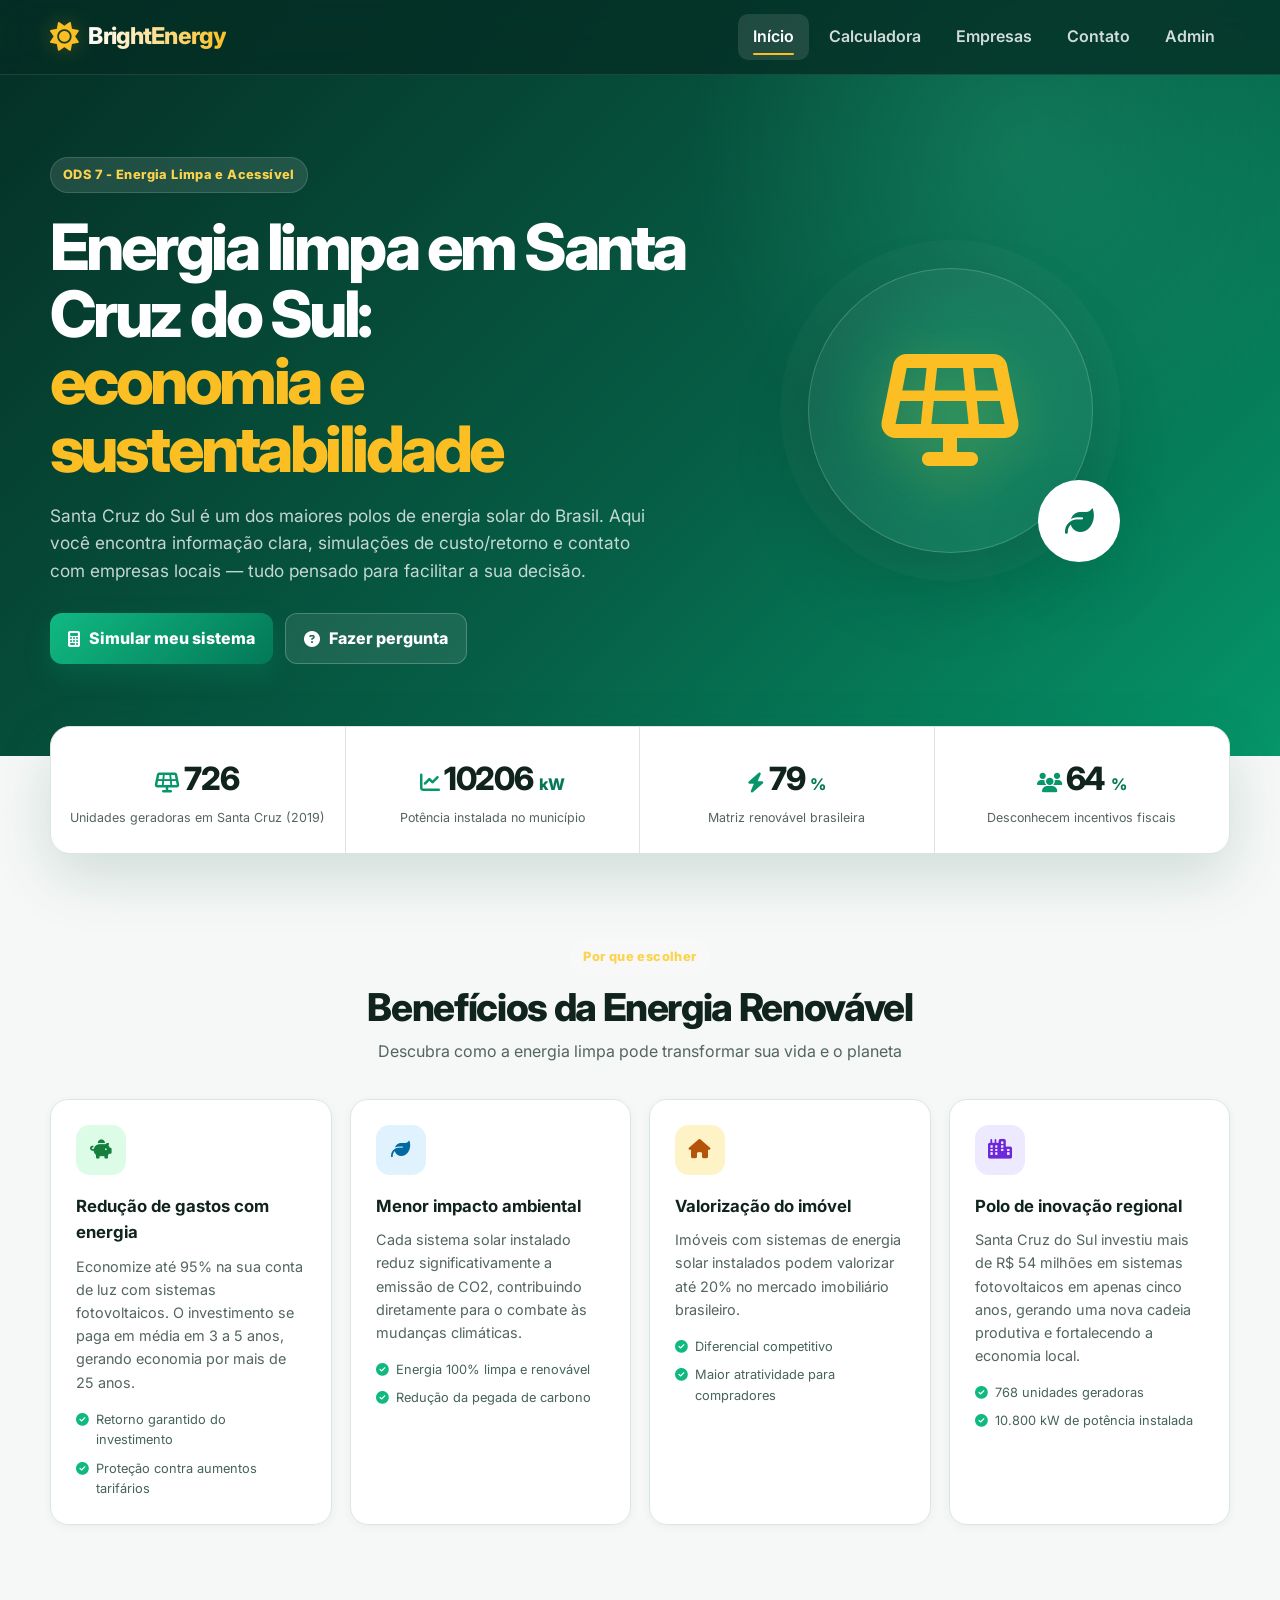
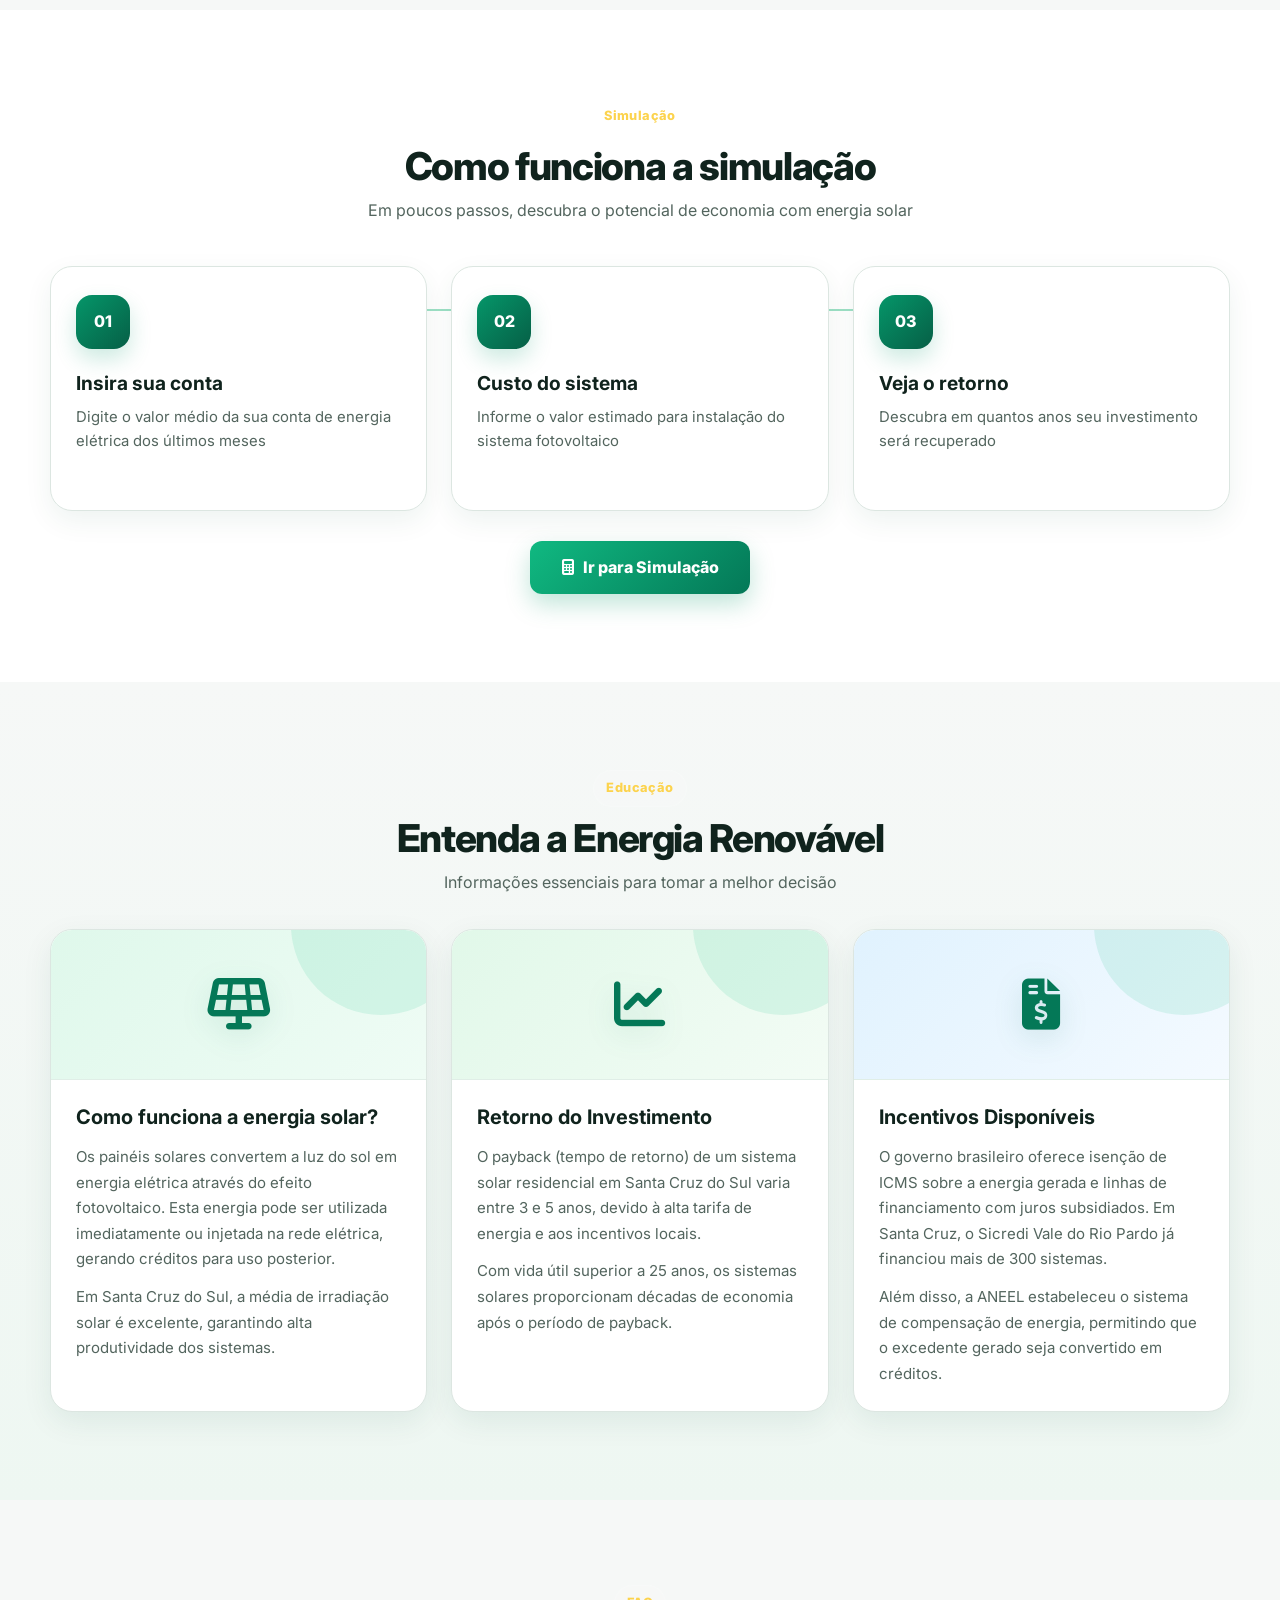
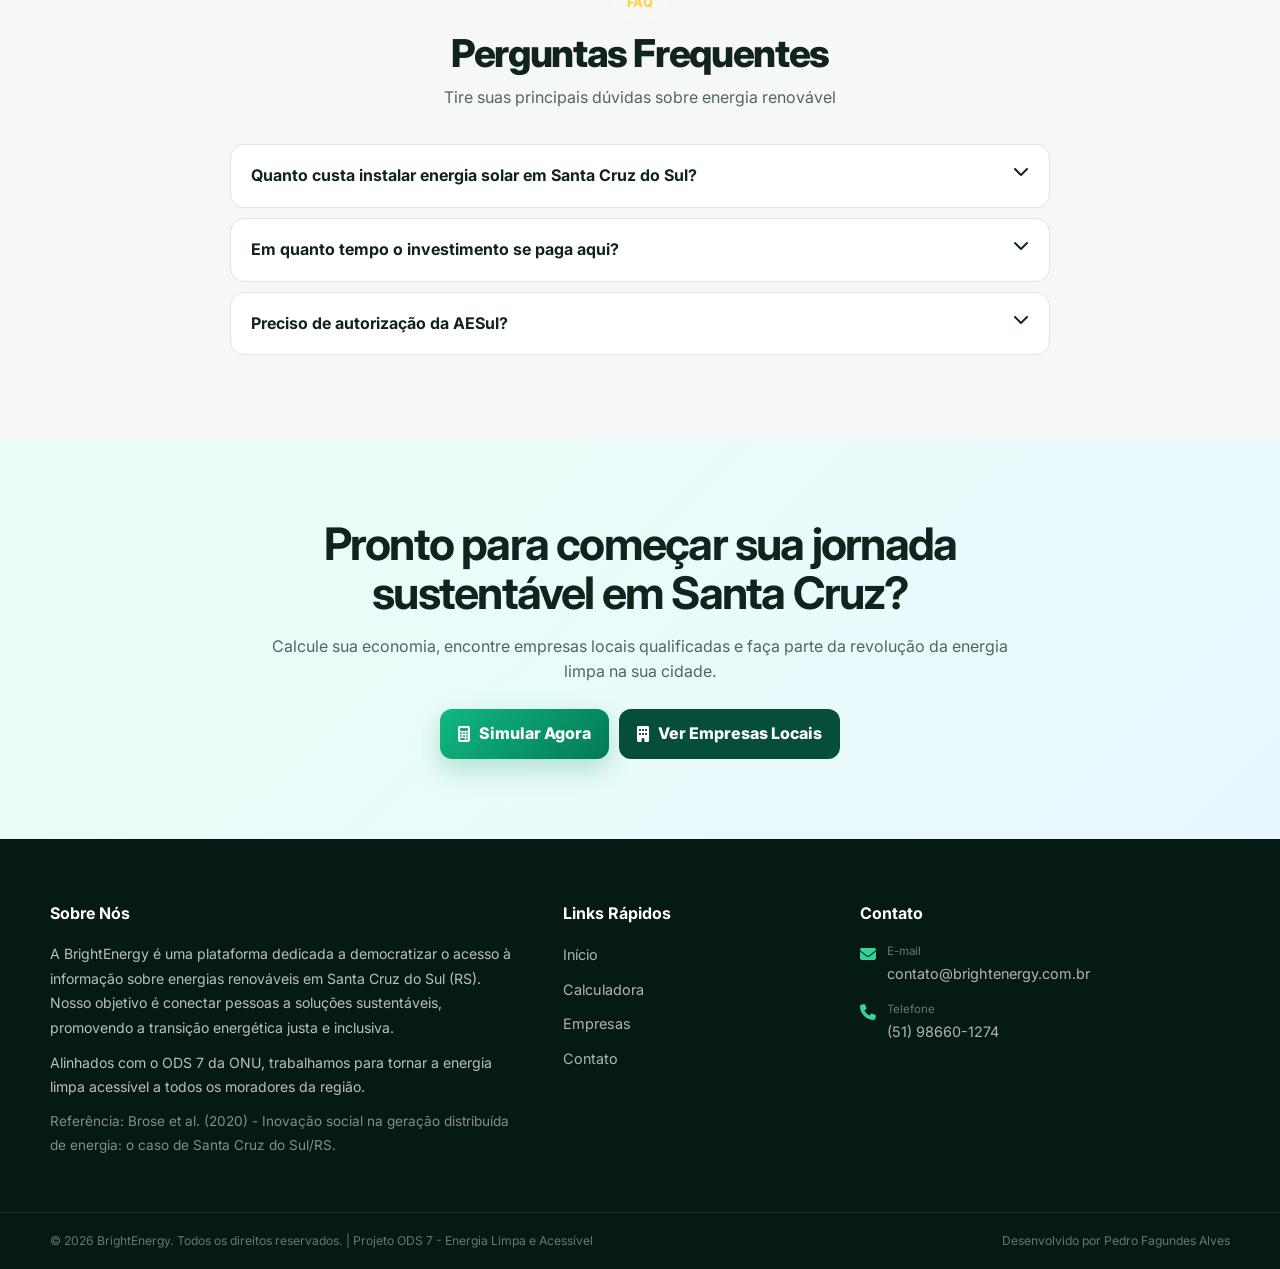
==== index.html @ 95fcfb90 "first commit" ====
<!DOCTYPE html>
<html lang="pt-BR">

<head>
    <meta charset="UTF-8">
    <meta name="viewport" content="width=device-width, initial-scale=1.0">
    <title>BrightEnergy - Energia Limpa em Santa Cruz do Sul</title>
    <link rel="stylesheet" href="css/style.css">
    <link rel="preconnect" href="https://fonts.googleapis.com">
    <link rel="preconnect" href="https://fonts.gstatic.com" crossorigin>
    <link href="https://fonts.googleapis.com/css2?family=Inter:wght@300;400;500;600;700;800&display=swap" rel="stylesheet">
    <link rel="stylesheet" href="https://cdnjs.cloudflare.com/ajax/libs/font-awesome/6.5.1/css/all.min.css">
</head>

<body>
    <header class="cabecalho">
        <nav class="navegacao">
            <div class="container navegacao__container">
                <a href="index.html" class="navegacao__logo">
                    <i class="fas fa-sun navegacao__icone-logo"></i>
                    <span class="navegacao__texto-logo">BrightEnergy</span>
                </a>

                <button class="navegacao__menu-mobile" id="botao-menu-mobile" aria-label="Abrir menu">
                    <span class="navegacao__hamburguer"></span>
                </button>

                <ul class="navegacao__menu" id="menu-principal">
                    <li class="navegacao__item">
                        <a href="index.html" class="navegacao__link navegacao__link--ativo">Início</a>
                    </li>
                    <li class="navegacao__item">
                        <a href="calculadora.html" class="navegacao__link">Calculadora</a>
                    </li>
                    <li class="navegacao__item">
                        <a href="empresas.html" class="navegacao__link">Empresas</a>
                    </li>
                    <li class="navegacao__item">
                        <a href="contato.html" class="navegacao__link">Contato</a>
                    </li>
                    <li class="navegacao__item">
                        <a href="admin.html" class="navegacao__link">Admin</a>
                    </li>
                </ul>
            </div>
        </nav>

        <section class="hero">
            <div class="container hero__container">
                <div class="hero__conteudo">
                    <span class="hero__etiqueta">ODS 7 - Energia Limpa e Acessível</span>
                    <h1 class="hero__titulo">Energia limpa em Santa Cruz do Sul:<br><span class="hero__destaque">economia e sustentabilidade</span></h1>
                    <p class="hero__descricao">
                        Santa Cruz do Sul é um dos maiores polos de energia solar do Brasil.
                        Aqui você encontra informação clara, simulações de custo/retorno e contato com empresas locais — tudo pensado para facilitar a sua decisão.
                    </p>
                    <div class="hero__botoes">
                        <a href="calculadora.html" class="botao botao--primario">
                            <i class="fas fa-calculator"></i> Simular meu sistema
                        </a>
                        <a href="contato.html" class="botao botao--secundario">
                            <i class="fas fa-question-circle"></i> Fazer pergunta
                        </a>
                    </div>
                </div>
                <div class="hero__imagem">
                    <div class="hero__circulo-principal">
                        <i class="fas fa-solar-panel hero__icone-principal"></i>
                    </div>
                    <div class="hero__circulo-secundario">
                        <i class="fas fa-leaf hero__icone-secundario"></i>
                    </div>
                </div>
            </div>
        </section>
    </header>

    <main>
        <section class="estatisticas">
            <div class="container">
                <div class="estatisticas__grade">
                    <div class="estatisticas__item">
                        <i class="fas fa-solar-panel estatisticas__icone"></i>
                        <span class="estatisticas__numero" data-alvo="768">0</span>
                        <span class="estatisticas__porcentagem"></span>
                        <p class="estatisticas__rotulo">Unidades geradoras em Santa Cruz (2019)</p>
                    </div>
                    <div class="estatisticas__item">
                        <i class="fas fa-chart-line estatisticas__icone"></i>
                        <span class="estatisticas__numero" data-alvo="10800">0</span>
                        <span class="estatisticas__porcentagem">kW</span>
                        <p class="estatisticas__rotulo">Potência instalada no município</p>
                    </div>
                    <div class="estatisticas__item">
                        <i class="fas fa-bolt estatisticas__icone"></i>
                        <span class="estatisticas__numero" data-alvo="84">0</span>
                        <span class="estatisticas__porcentagem">%</span>
                        <p class="estatisticas__rotulo">Matriz renovável brasileira</p>
                    </div>
                    <div class="estatisticas__item">
                        <i class="fas fa-users estatisticas__icone"></i>
                        <span class="estatisticas__numero" data-alvo="68">0</span>
                        <span class="estatisticas__porcentagem">%</span>
                        <p class="estatisticas__rotulo">Desconhecem incentivos fiscais</p>
                    </div>
                </div>
            </div>
        </section>

        <section class="beneficios" id="beneficios">
            <div class="container">
                <div class="secao__cabecalho">
                    <span class="secao__etiqueta">Por que escolher</span>
                    <h2 class="secao__titulo">Benefícios da Energia Renovável</h2>
                    <p class="secao__descricao">Descubra como a energia limpa pode transformar sua vida e o planeta</p>
                </div>

                <div class="beneficios__grade">
                    <div class="beneficios__cartao" data-animacao="aparecer-esquerda">
                        <div class="beneficios__icone-container beneficios__icone-container--verde">
                            <i class="fas fa-piggy-bank beneficios__icone"></i>
                        </div>
                        <h3 class="beneficios__titulo">Redução de gastos com energia</h3>
                        <p class="beneficios__texto">
                            Economize até 95% na sua conta de luz com sistemas fotovoltaicos.
                            O investimento se paga em média em 3 a 5 anos, gerando economia por mais de 25 anos.
                        </p>
                        <ul class="beneficios__lista">
                            <li class="beneficios__item-lista"><i class="fas fa-check-circle"></i> Retorno garantido do investimento</li>
                            <li class="beneficios__item-lista"><i class="fas fa-check-circle"></i> Proteção contra aumentos tarifários</li>
                        </ul>
                    </div>

                    <div class="beneficios__cartao" data-animacao="aparecer-cima">
                        <div class="beneficios__icone-container beneficios__icone-container--azul">
                            <i class="fas fa-leaf beneficios__icone"></i>
                        </div>
                        <h3 class="beneficios__titulo">Menor impacto ambiental</h3>
                        <p class="beneficios__texto">
                            Cada sistema solar instalado reduz significativamente a emissão de CO2,
                            contribuindo diretamente para o combate às mudanças climáticas.
                        </p>
                        <ul class="beneficios__lista">
                            <li class="beneficios__item-lista"><i class="fas fa-check-circle"></i> Energia 100% limpa e renovável</li>
                            <li class="beneficios__item-lista"><i class="fas fa-check-circle"></i> Redução da pegada de carbono</li>
                        </ul>
                    </div>

                    <div class="beneficios__cartao" data-animacao="aparecer-direita">
                        <div class="beneficios__icone-container beneficios__icone-container--laranja">
                            <i class="fas fa-home beneficios__icone"></i>
                        </div>
                        <h3 class="beneficios__titulo">Valorização do imóvel</h3>
                        <p class="beneficios__texto">
                            Imóveis com sistemas de energia solar instalados podem valorizar
                            até 20% no mercado imobiliário brasileiro.
                        </p>
                        <ul class="beneficios__lista">
                            <li class="beneficios__item-lista"><i class="fas fa-check-circle"></i> Diferencial competitivo</li>
                            <li class="beneficios__item-lista"><i class="fas fa-check-circle"></i> Maior atratividade para compradores</li>
                        </ul>
                    </div>

                    <div class="beneficios__cartao" data-animacao="aparecer-esquerda">
                        <div class="beneficios__icone-container beneficios__icone-container--roxo">
                            <i class="fas fa-city beneficios__icone"></i>
                        </div>
                        <h3 class="beneficios__titulo">Polo de inovação regional</h3>
                        <p class="beneficios__texto">
                            Santa Cruz do Sul investiu mais de R$ 54 milhões em sistemas fotovoltaicos em apenas cinco anos,
                            gerando uma nova cadeia produtiva e fortalecendo a economia local.
                        </p>
                        <ul class="beneficios__lista">
                            <li class="beneficios__item-lista"><i class="fas fa-check-circle"></i> 768 unidades geradoras</li>
                            <li class="beneficios__item-lista"><i class="fas fa-check-circle"></i> 10.800 kW de potência instalada</li>
                        </ul>
                    </div>
                </div>
            </div>
        </section>

        <section class="como-funciona" id="como-funciona">
            <div class="container">
                <div class="secao__cabecalho">
                    <span class="secao__etiqueta">Simulação</span>
                    <h2 class="secao__titulo">Como funciona a simulação</h2>
                    <p class="secao__descricao">Em poucos passos, descubra o potencial de economia com energia solar</p>
                </div>

                <div class="como-funciona__grade">
                    <div class="como-funciona__passo">
                        <div class="como-funciona__numero">01</div>
                        <div class="como-funciona__conteudo">
                            <h3 class="como-funciona__titulo-passo">Insira sua conta</h3>
                            <p class="como-funciona__descricao-passo">Digite o valor médio da sua conta de energia elétrica dos últimos meses</p>
                        </div>
                    </div>
                    <div class="como-funciona__passo">
                        <div class="como-funciona__numero">02</div>
                        <div class="como-funciona__conteudo">
                            <h3 class="como-funciona__titulo-passo">Custo do sistema</h3>
                            <p class="como-funciona__descricao-passo">Informe o valor estimado para instalação do sistema fotovoltaico</p>
                        </div>
                    </div>
                    <div class="como-funciona__passo">
                        <div class="como-funciona__numero">03</div>
                        <div class="como-funciona__conteudo">
                            <h3 class="como-funciona__titulo-passo">Veja o retorno</h3>
                            <p class="como-funciona__descricao-passo">Descubra em quantos anos seu investimento será recuperado</p>
                        </div>
                    </div>
                </div>

                <div class="como-funciona__acao">
                    <a href="calculadora.html" class="botao botao--primario botao--grande">
                        <i class="fas fa-calculator"></i> Ir para Simulação
                    </a>
                </div>
            </div>
        </section>

        <section class="informacoes-educativas">
            <div class="container">
                <div class="secao__cabecalho">
                    <span class="secao__etiqueta">Educação</span>
                    <h2 class="secao__titulo">Entenda a Energia Renovável</h2>
                    <p class="secao__descricao">Informações essenciais para tomar a melhor decisão</p>
                </div>

                <div class="informacoes-educativas__grade">
                    <article class="informacoes-educativas__artigo">
                        <div class="informacoes-educativas__imagem-container">
                            <i class="fas fa-solar-panel informacoes-educativas__imagem-icone"></i>
                        </div>
                        <div class="informacoes-educativas__conteudo">
                            <h3 class="informacoes-educativas__titulo-artigo">Como funciona a energia solar?</h3>
                            <p class="informacoes-educativas__texto-artigo">
                                Os painéis solares convertem a luz do sol em energia elétrica através do efeito
                                fotovoltaico. Esta energia pode ser utilizada imediatamente ou injetada na rede
                                elétrica, gerando créditos para uso posterior.
                            </p>
                            <p class="informacoes-educativas__texto-artigo">
                                Em Santa Cruz do Sul, a média de irradiação solar é excelente, garantindo alta produtividade dos sistemas.
                            </p>
                        </div>
                    </article>

                    <article class="informacoes-educativas__artigo">
                        <div class="informacoes-educativas__imagem-container informacoes-educativas__imagem-container--verde">
                            <i class="fas fa-chart-line informacoes-educativas__imagem-icone"></i>
                        </div>
                        <div class="informacoes-educativas__conteudo">
                            <h3 class="informacoes-educativas__titulo-artigo">Retorno do Investimento</h3>
                            <p class="informacoes-educativas__texto-artigo">
                                O payback (tempo de retorno) de um sistema solar residencial em Santa Cruz do Sul
                                varia entre 3 e 5 anos, devido à alta tarifa de energia e aos incentivos locais.
                            </p>
                            <p class="informacoes-educativas__texto-artigo">
                                Com vida útil superior a 25 anos, os sistemas solares proporcionam
                                décadas de economia após o período de payback.
                            </p>
                        </div>
                    </article>

                    <article class="informacoes-educativas__artigo">
                        <div class="informacoes-educativas__imagem-container informacoes-educativas__imagem-container--azul">
                            <i class="fas fa-file-invoice-dollar informacoes-educativas__imagem-icone"></i>
                        </div>
                        <div class="informacoes-educativas__conteudo">
                            <h3 class="informacoes-educativas__titulo-artigo">Incentivos Disponíveis</h3>
                            <p class="informacoes-educativas__texto-artigo">
                                O governo brasileiro oferece isenção de ICMS sobre a energia gerada e linhas de financiamento
                                com juros subsidiados. Em Santa Cruz, o Sicredi Vale do Rio Pardo já financiou mais de 300 sistemas.
                            </p>
                            <p class="informacoes-educativas__texto-artigo">
                                Além disso, a ANEEL estabeleceu o sistema de compensação de energia,
                                permitindo que o excedente gerado seja convertido em créditos.
                            </p>
                        </div>
                    </article>
                </div>
            </div>
        </section>

        <section class="faq">
            <div class="container">
                <div class="secao__cabecalho">
                    <span class="secao__etiqueta">FAQ</span>
                    <h2 class="secao__titulo">Perguntas Frequentes</h2>
                    <p class="secao__descricao">Tire suas principais dúvidas sobre energia renovável</p>
                </div>

                <div class="faq__lista">
                    <div class="faq__item">
                        <button class="faq__pergunta" aria-expanded="false">
                            <span>Quanto custa instalar energia solar em Santa Cruz do Sul?</span>
                            <i class="fas fa-chevron-down faq__icone"></i>
                        </button>
                        <div class="faq__resposta">
                            <p>O custo médio para um sistema residencial de 3 kWp (que gera cerca de 360 kWh/mês) fica entre R$ 12.000 e R$ 18.000, já incluindo instalação. Empresas locais como a Solled e a Solar Vale oferecem orçamentos gratuitos.</p>
                        </div>
                    </div>

                    <div class="faq__item">
                        <button class="faq__pergunta" aria-expanded="false">
                            <span>Em quanto tempo o investimento se paga aqui?</span>
                            <i class="fas fa-chevron-down faq__icone"></i>
                        </button>
                        <div class="faq__resposta">
                            <p>Na região, o payback médio é de 3 a 5 anos, devido às tarifas elevadas e à boa irradiação solar. A vida útil dos painéis é superior a 25 anos, garantindo economia por décadas.</p>
                        </div>
                    </div>

                    <div class="faq__item">
                        <button class="faq__pergunta" aria-expanded="false">
                            <span>Preciso de autorização da AESul?</span>
                            <i class="fas fa-chevron-down faq__icone"></i>
                        </button>
                        <div class="faq__resposta">
                            <p>Sim, é necessário solicitar a homologação junto à AESul (concessionária local). A empresa instaladora costuma cuidar de todo o processo, mas prazos podem chegar a 6 meses, conforme relatado por moradores.</p>
                        </div>
                    </div>
                </div>
            </div>
        </section>

        <section class="cta">
            <div class="container">
                <div class="cta__conteudo">
                    <h2 class="cta__titulo">Pronto para começar sua jornada sustentável em Santa Cruz?</h2>
                    <p class="cta__descricao">
                        Calcule sua economia, encontre empresas locais qualificadas e faça parte
                        da revolução da energia limpa na sua cidade.
                    </p>
                    <div class="cta__botoes">
                        <a href="calculadora.html" class="botao botao--primario">
                            <i class="fas fa-calculator"></i> Simular Agora
                        </a>
                        <a href="empresas.html" class="botao botao--secundario">
                            <i class="fas fa-building"></i> Ver Empresas Locais
                        </a>
                    </div>
                </div>
            </div>
        </section>
    </main>

    <footer class="rodape">
        <div class="container rodape__container">
            <div class="rodape__esquerda">
                <div class="rodape__sobre">
                    <h3 class="rodape__titulo-sobre">Sobre Nós</h3>
                    <p class="rodape__texto-sobre">
                        A BrightEnergy é uma plataforma dedicada a democratizar o acesso à informação
                        sobre energias renováveis em Santa Cruz do Sul (RS). Nosso objetivo é conectar pessoas a
                        soluções sustentáveis, promovendo a transição energética justa e inclusiva.
                    </p>
                    <p class="rodape__texto-sobre">
                        Alinhados com o ODS 7 da ONU, trabalhamos para tornar a energia limpa
                        acessível a todos os moradores da região.
                    </p>
                    <p class="rodape__texto-sobre" style="font-size:0.85rem; color:rgba(255,255,255,0.5);">
                        Referência: Brose et al. (2020) - Inovação social na geração distribuída de energia: o caso de Santa Cruz do Sul/RS.
                    </p>
                </div>
            </div>

            <div class="rodape__centro">
                <h3 class="rodape__titulo-links">Links Rápidos</h3>
                <ul class="rodape__links">
                    <li class="rodape__item-link"><a href="index.html" class="rodape__link">Início</a></li>
                    <li class="rodape__item-link"><a href="calculadora.html" class="rodape__link">Calculadora</a></li>
                    <li class="rodape__item-link"><a href="empresas.html" class="rodape__link">Empresas</a></li>
                    <li class="rodape__item-link"><a href="contato.html" class="rodape__link">Contato</a></li>
                </ul>
            </div>

            <div class="rodape__direita">
                <h3 class="rodape__titulo-contato">Contato</h3>
                <div class="rodape__info-contato">
                    <div class="rodape__contato-item">
                        <i class="fas fa-envelope rodape__icone-contato"></i>
                        <div>
                            <span class="rodape__rotulo-contato">E-mail</span>
                            <a href="mailto:contato@brightenergy.com.br" class="rodape__link-contato">contato@brightenergy.com.br</a>
                        </div>
                    </div>
                    <div class="rodape__contato-item">
                        <i class="fas fa-phone rodape__icone-contato"></i>
                        <div>
                            <span class="rodape__rotulo-contato">Telefone</span>
                            <a href="tel:+5551986601274" class="rodape__link-contato">(51) 98660-1274</a>
                        </div>
                    </div>
                </div>
               
            </div>
        </div>

        <div class="rodape__inferior">
            <div class="container rodape__inferior-container">
                <p class="rodape__copyright">&copy; 2026 BrightEnergy. Todos os direitos reservados. | Projeto ODS 7 - Energia Limpa e Acessível</p>
                <p class="rodape__desenvolvedor">Desenvolvido por Pedro Fagundes Alves</p>
            </div>
        </div>
    </footer>

    <script src="js/menu-mobile.js"></script>
    <script src="js/index.js"></script>
</body>

</html>
---- css/style.css ----
@import url('https://fonts.googleapis.com/css2?family=Inter:wght@400;500;600;700;800&display=swap');

:root {
    --verde-950:#052e24;
    --verde-900:#064e3b;
    --verde-800:#065f46;
    --verde-700:#047857;
    --verde-600:#059669;
    --verde-500:#10b981;
    --verde-100:#d1fae5;
    --verde-50:#ecfdf5;
    --azul-600:#0284c7;
    --amarelo-400:#fbbf24;
    --amarelo-500:#f59e0b;
    --fundo:#f6f8f7;
    --branco:#fff;
    --texto:#10231d;
    --texto-2:#53655e;
    --borda:#dce6e1;
    --sombra:0 12px 35px rgba(6,78,59,.09);
    --sombra-forte:0 22px 60px rgba(6,78,59,.16);
    --raio:18px;
    --raio-sm:12px;
    --transicao:.25s ease;
    --cor-primaria:var(--verde-600);
    --cor-primaria-clara:#34d399;
    --cor-primaria-escura:var(--verde-800);
    --cor-secundaria:var(--azul-600);
    --cor-secundaria-clara:#38bdf8;
    --cor-acento:var(--amarelo-500);
    --cor-acento-claro:var(--amarelo-400);
    --cor-fundo:var(--fundo);
    --cor-fundo-claro:#fff;
    --cor-fundo-cinza:#eef4f1;
    --cor-fundo-escuro:#071b15;
    --cor-texto:var(--texto);
    --cor-texto-claro:var(--texto-2);
    --cor-texto-branco:#f8fffc;
    --cor-texto-escuro:#092019;
    --cor-borda:var(--borda);
    --cor-borda-escura:#c5d4ce;
    --cor-sucesso:#10b981;
    --cor-erro:#ef4444;
    --cor-info:#3b82f6;
    --cor-alerta:#f59e0b;
    --sombra-suave:0 2px 8px rgba(6,78,59,.06);
    --sombra-media:var(--sombra);
    --sombra-grande:var(--sombra-forte);
    --sombra-xl:0 28px 80px rgba(0,0,0,.2);
    --borda-radius-padrao:var(--raio-sm);
    --borda-radius-pequeno:8px;
    --borda-radius-grande:16px;
    --borda-radius-xl:var(--raio);
    --borda-radius-2xl:26px;
    --borda-radius-redondo:50%;
    --transicao-padrao:var(--transicao);
    --transicao-rapida:.15s ease;
    --transicao-lenta:.45s ease;
    --fonte-principal:'Inter',system-ui,-apple-system,BlinkMacSystemFont,'Segoe UI',sans-serif;
}

*,
*::before,
*::after{box-sizing:border-box;margin:0;padding:0}

html{scroll-behavior:smooth;font-size:16px}
body{
    font-family:var(--fonte-principal);
    background:var(--fundo);
    color:var(--texto);
    line-height:1.6;
    overflow-x:hidden;
    -webkit-font-smoothing:antialiased;
}
body.menu-aberto{overflow:hidden}
a{color:inherit}
button,input,select,textarea{font:inherit}
.container{width:min(1180px,calc(100% - 40px));margin-inline:auto}

/* HEADER + NAV */
.cabecalho{
    position:relative;
    overflow:visible;
    color:#fff;
    background:
        radial-gradient(circle at 80% 20%,rgba(52,211,153,.22),transparent 28%),
        linear-gradient(135deg,var(--verde-950),var(--verde-800) 58%,var(--verde-600));
}
.navegacao{
    position:sticky;
    top:0;
    z-index:1100;
    padding:14px 0;
    background:rgba(5,46,36,.78);
    border-bottom:1px solid rgba(255,255,255,.1);
    backdrop-filter:blur(18px);
    -webkit-backdrop-filter:blur(18px);
}
.navegacao__container{display:flex;align-items:center;justify-content:space-between;gap:24px}
.navegacao__logo{display:flex;align-items:center;gap:10px;text-decoration:none;color:#fff;font-weight:800;font-size:1.45rem;letter-spacing:-.03em;z-index:1102}
.navegacao__icone-logo{font-size:1.8rem;color:var(--amarelo-400);filter:drop-shadow(0 0 10px rgba(251,191,36,.25))}
.navegacao__texto-logo{background:linear-gradient(90deg,#fff,var(--amarelo-400));-webkit-background-clip:text;background-clip:text;color:transparent}
.navegacao__menu{display:flex;align-items:center;gap:5px;list-style:none}
.navegacao__link{display:block;text-decoration:none;color:rgba(255,255,255,.82);padding:10px 15px;border-radius:10px;font-weight:600;transition:var(--transicao);position:relative}
.navegacao__link:hover,.navegacao__link--ativo{color:#fff;background:rgba(255,255,255,.11)}
.navegacao__link--ativo::after{content:'';position:absolute;left:15px;right:15px;bottom:5px;height:2px;border-radius:2px;background:var(--amarelo-400)}

.navegacao__menu-mobile{
    display:none;width:46px;height:46px;border:1px solid rgba(255,255,255,.18);border-radius:12px;
    background:rgba(255,255,255,.08);cursor:pointer;position:relative;z-index:1200;align-items:center;justify-content:center
}
.navegacao__hamburguer,.navegacao__hamburguer::before,.navegacao__hamburguer::after{
    display:block;width:23px;height:2px;background:#fff;border-radius:5px;transition:.25s
}
.navegacao__hamburguer{position:relative}
.navegacao__hamburguer::before,.navegacao__hamburguer::after{content:'';position:absolute;left:0}
.navegacao__hamburguer::before{top:-7px}
.navegacao__hamburguer::after{top:7px}
.navegacao__menu-mobile--ativo .navegacao__hamburguer{background:transparent}
.navegacao__menu-mobile--ativo .navegacao__hamburguer::before{top:0;transform:rotate(45deg)}
.navegacao__menu-mobile--ativo .navegacao__hamburguer::after{top:0;transform:rotate(-45deg)}
.menu-overlay{
    position:fixed;inset:0;background:rgba(2,20,15,.62);opacity:0;visibility:hidden;pointer-events:none;
    transition:.25s;z-index:1050;backdrop-filter:blur(2px)
}
.menu-overlay--visivel{opacity:1;visibility:visible;pointer-events:auto}

/* HERO */
.hero{padding:82px 0 92px;position:relative}
.hero__container{display:flex;align-items:center;gap:70px}
.hero__conteudo{flex:1;max-width:650px}
.hero__etiqueta,.secao__etiqueta{
    display:inline-flex;align-items:center;gap:7px;padding:7px 12px;border-radius:999px;
    background:rgba(255,255,255,.11);border:1px solid rgba(255,255,255,.14);color:#fcd34d;
    font-size:.8rem;font-weight:800;letter-spacing:.03em
}
.hero__titulo{font-size:clamp(2.35rem,5vw,4.2rem);line-height:1.05;letter-spacing:-.055em;margin:20px 0;color:#fff;font-weight:800}
.hero__destaque{color:var(--amarelo-400)}
.hero__descricao{font-size:1.08rem;color:rgba(255,255,255,.77);max-width:610px;margin-bottom:28px}
.hero__botoes{display:flex;gap:12px;flex-wrap:wrap}
.hero__imagem{flex:0 0 360px;min-height:360px;position:relative;display:grid;place-items:center}
.hero__circulo-principal{width:285px;height:285px;border-radius:50%;display:grid;place-items:center;background:radial-gradient(circle,rgba(52,211,153,.28),rgba(255,255,255,.06) 65%);border:1px solid rgba(255,255,255,.18);box-shadow:0 0 0 28px rgba(255,255,255,.025),0 35px 80px rgba(0,0,0,.16)}
.hero__icone-principal{font-size:7rem;color:#fbbf24;filter:drop-shadow(0 14px 25px rgba(251,191,36,.22))}
.hero__circulo-secundario{position:absolute;right:10px;bottom:28px;width:82px;height:82px;border-radius:50%;display:grid;place-items:center;background:#fff;color:var(--verde-700);box-shadow:var(--sombra-forte);font-size:1.8rem}

/* BUTTONS / SECTIONS */
.botao{display:inline-flex;align-items:center;justify-content:center;gap:9px;border:0;border-radius:12px;padding:12px 18px;text-decoration:none;font-weight:800;cursor:pointer;transition:var(--transicao)}
.botao:hover{transform:translateY(-2px)}
.botao--primario{background:linear-gradient(135deg,var(--verde-500),var(--verde-700));color:#fff;box-shadow:0 10px 25px rgba(5,150,105,.25)}
.botao--secundario{background:rgba(255,255,255,.09);border:1px solid rgba(255,255,255,.22);color:#fff}
.botao--bloco{width:100%}
.secao__cabecalho{text-align:center;max-width:720px;margin:0 auto 34px}
.secao__cabecalho--pagina{padding-top:42px}
.secao__cabecalho--pagina .secao__etiqueta{background:var(--verde-50);border-color:var(--verde-100);color:var(--verde-800)}
.secao__titulo{font-size:clamp(1.8rem,3vw,2.55rem);line-height:1.12;letter-spacing:-.035em;margin:10px 0;font-weight:800;color:var(--texto)}
.secao__titulo--pagina{font-size:clamp(2rem,4vw,3rem)}
.secao__descricao{color:var(--texto-2);font-size:1rem}
.secao__descricao--pagina{max-width:720px;margin:auto}

/* STATISTICS */
.estatisticas{margin-top:-30px;position:relative;z-index:5}
.estatisticas__grade{display:grid;grid-template-columns:repeat(4,1fr);background:#fff;border:1px solid var(--borda);border-radius:20px;box-shadow:var(--sombra-forte);overflow:hidden}
.estatisticas__item{padding:26px 18px;text-align:center;border-right:1px solid var(--borda)}
.estatisticas__item:last-child{border-right:0}
.estatisticas__icone{font-size:1.25rem;color:var(--verde-600);margin-bottom:7px}
.estatisticas__numero{font-size:2rem;font-weight:800;letter-spacing:-.04em;color:var(--texto)}
.estatisticas__porcentagem{font-weight:800;color:var(--verde-700);margin-left:2px}
.estatisticas__rotulo{font-size:.78rem;color:var(--texto-2);margin-top:3px}

/* GENERIC CARDS / HOME */
.beneficios,.como-funciona,.depoimentos,.faq{padding:85px 0}
.beneficios__grade{display:grid;grid-template-columns:repeat(4,1fr);gap:18px}
.beneficios__cartao{background:#fff;border:1px solid var(--borda);border-radius:var(--raio);padding:25px;box-shadow:var(--sombra-suave);transition:var(--transicao)}
.beneficios__cartao:hover{transform:translateY(-6px);box-shadow:var(--sombra);border-color:#b8d8ca}
.beneficios__icone-container{width:50px;height:50px;border-radius:14px;display:grid;place-items:center;margin-bottom:18px;font-size:1.2rem}
.beneficios__icone-container--verde{background:#dcfce7;color:#15803d}
.beneficios__icone-container--azul{background:#e0f2fe;color:#0369a1}
.beneficios__icone-container--laranja{background:#fef3c7;color:#b45309}
.beneficios__icone-container--roxo{background:#ede9fe;color:#6d28d9}
.beneficios__titulo{font-size:1.05rem;margin-bottom:9px;color:var(--texto)}
.beneficios__texto{font-size:.9rem;color:var(--texto-2)}
.beneficios__lista{list-style:none;margin-top:16px;display:grid;gap:8px}
.beneficios__item-lista{font-size:.8rem;color:#45635a;display:flex;gap:7px}
.beneficios__item-lista i{color:var(--verde-500);margin-top:4px}

/* FOOTER */
.rodape{background:#061a14;color:rgba(255,255,255,.72);padding-top:62px}
.rodape__container{display:grid;grid-template-columns:1.5fr .8fr 1.2fr;gap:50px;padding-bottom:45px}
.rodape__titulo-sobre,.rodape__titulo-links,.rodape__titulo-contato{color:#fff;font-size:1rem;margin-bottom:16px}
.rodape__texto-sobre{font-size:.88rem;line-height:1.75;margin-bottom:10px}
.rodape__links{list-style:none;display:grid;gap:9px}
.rodape__link,.rodape__link-contato{color:rgba(255,255,255,.68);text-decoration:none;font-size:.9rem;transition:var(--transicao)}
.rodape__link:hover,.rodape__link-contato:hover{color:#6ee7b7}
.rodape__info-contato{display:grid;gap:14px}
.rodape__contato-item{display:flex;gap:11px;align-items:flex-start}
.rodape__icone-contato{color:#34d399;margin-top:4px}
.rodape__rotulo-contato{display:block;font-size:.72rem;color:rgba(255,255,255,.4)}
.rodape__redes-sociais{margin-top:20px}
.rodape__titulo-redes{font-size:.75rem;color:rgba(255,255,255,.45);margin-bottom:8px}
.rodape__icones-redes{display:flex;gap:8px}
.rodape__rede-social{width:38px;height:38px;border-radius:11px;background:rgba(255,255,255,.08);display:grid;place-items:center;text-decoration:none;color:#fff;transition:var(--transicao)}
.rodape__rede-social:hover{background:var(--verde-600);transform:translateY(-3px)}
.rodape__inferior{border-top:1px solid rgba(255,255,255,.09);padding:18px 0}
.rodape__inferior-container{display:flex;justify-content:space-between;gap:20px;font-size:.76rem;color:rgba(255,255,255,.4)}

/* OTHER HOME SECTIONS */
.como-funciona__grade,.depoimentos__grade{display:grid;grid-template-columns:repeat(3,1fr);gap:18px}
.como-funciona__cartao,.depoimentos__cartao{background:#fff;border:1px solid var(--borda);border-radius:var(--raio);padding:25px;box-shadow:var(--sombra-suave)}
.faq__lista{max-width:820px;margin:auto;display:grid;gap:10px}
.faq__item{background:#fff;border:1px solid var(--borda);border-radius:14px;overflow:hidden}
.faq__pergunta{width:100%;padding:18px 20px;background:none;border:0;display:flex;justify-content:space-between;gap:15px;text-align:left;font-weight:700;color:var(--texto);cursor:pointer}
.faq__resposta{max-height:0;overflow:hidden;transition:max-height .3s ease;padding:0 20px;color:var(--texto-2)}
.faq__item--ativo .faq__resposta{max-height:250px;padding-bottom:18px}
.faq__icone{transition:.25s}
.faq__item--ativo .faq__icone{transform:rotate(180deg)}
.cta{padding:80px 0;background:linear-gradient(135deg,#e9fff5,#e8f7ff)}
.cta__conteudo{max-width:760px;margin:auto;text-align:center}
.cta__titulo{font-size:clamp(1.8rem,4vw,2.8rem);line-height:1.1;color:var(--texto);letter-spacing:-.04em}
.cta__descricao{color:var(--texto-2);margin:15px auto 24px}
.cta__botoes{display:flex;justify-content:center;gap:10px;flex-wrap:wrap}
.cta .botao--secundario{background:var(--verde-900);border:0}

/* ANIMATIONS */
@keyframes aparecer-cima{from{opacity:0;transform:translateY(20px)}to{opacity:1;transform:translateY(0)}}
@keyframes aparecer-esquerda{from{opacity:0;transform:translateX(-20px)}to{opacity:1;transform:translateX(0)}}
@keyframes aparecer-direita{from{opacity:0;transform:translateX(20px)}to{opacity:1;transform:translateX(0)}}
.animado-aparecer{animation:aparecer-cima .6s ease both}

/* RESPONSIVE NAV + HOME */
@media (max-width:900px){
    .container{width:min(100% - 28px,760px)}
    .navegacao__menu-mobile{display:flex}
    .navegacao__menu{
        position:fixed;top:0;right:-110%;width:min(340px,88vw);height:100dvh;
        flex-direction:column;align-items:stretch;gap:8px;padding:100px 22px 30px;
        background:linear-gradient(180deg,#052e24,#071b15);box-shadow:-25px 0 60px rgba(0,0,0,.28);
        transition:right .3s ease;z-index:1150;overflow-y:auto
    }
    .navegacao__menu--aberto{right:0}
    .navegacao__link{padding:14px 16px;font-size:1rem}
    .navegacao__link--ativo::after{left:16px;right:auto;width:28px;bottom:7px}
    .hero{padding:58px 0 76px}
    .hero__container{gap:35px}
    .hero__imagem{flex-basis:300px;min-height:300px}
    .hero__circulo-principal{width:235px;height:235px}
    .hero__icone-principal{font-size:5.5rem}
    .estatisticas__grade{grid-template-columns:repeat(2,1fr)}
    .estatisticas__item:nth-child(2){border-right:0}
    .estatisticas__item:nth-child(-n+2){border-bottom:1px solid var(--borda)}
    .beneficios__grade{grid-template-columns:repeat(2,1fr)}
    .rodape__container{grid-template-columns:1fr 1fr;gap:30px}
    .rodape__esquerda{grid-column:1/-1}
}
@media (max-width:640px){
    .container{width:min(100% - 22px,560px)}
    .navegacao{padding:10px 0}
    .navegacao__logo{font-size:1.22rem}
    .navegacao__icone-logo{font-size:1.5rem}
    .hero{padding:48px 0 65px}
    .hero__container{flex-direction:column;align-items:flex-start}
    .hero__conteudo{max-width:none}
    .hero__titulo{font-size:2.35rem}
    .hero__descricao{font-size:.98rem}
    .hero__botoes{width:100%;flex-direction:column}
    .hero__botoes .botao{width:100%}
    .hero__imagem{align-self:center;min-height:245px;flex-basis:auto;width:100%}
    .hero__circulo-principal{width:205px;height:205px}
    .hero__icone-principal{font-size:4.7rem}
    .hero__circulo-secundario{right:18%;bottom:4px;width:65px;height:65px}
    .estatisticas{margin-top:-20px}
    .estatisticas__grade{grid-template-columns:1fr}
    .estatisticas__item{border-right:0!important;border-bottom:1px solid var(--borda)}
    .estatisticas__item:last-child{border-bottom:0}
    .beneficios,.como-funciona,.depoimentos,.faq{padding:62px 0}
    .beneficios__grade,.como-funciona__grade,.depoimentos__grade{grid-template-columns:1fr}
    .secao__cabecalho--pagina{padding-top:28px}
    .secao__titulo--pagina{font-size:2rem}
    .rodape__container{grid-template-columns:1fr}
    .rodape__esquerda{grid-column:auto}
    .rodape__inferior-container{flex-direction:column;text-align:center}
}
@media (prefers-reduced-motion:reduce){
    *,*::before,*::after{scroll-behavior:auto!important;animation:none!important;transition:none!important}
}

/* =========================================================
   AJUSTES DA PÁGINA INICIAL
   Educação, Simulação e Depoimentos
========================================================= */

/* EDUCAÇÃO */
.informacoes-educativas {
    padding: 88px 0;
    background: linear-gradient(180deg, #f6f8f7 0%, #eef7f2 100%);
}

.informacoes-educativas__grade {
    display: grid;
    grid-template-columns: repeat(3, minmax(0, 1fr));
    gap: 24px;
}

.informacoes-educativas__artigo {
    display: flex;
    flex-direction: column;
    min-height: 100%;
    background: #ffffff;
    border: 1px solid var(--borda);
    border-radius: 22px;
    overflow: hidden;
    box-shadow: 0 10px 30px rgba(6, 78, 59, .08);
    transition: transform .25s ease, box-shadow .25s ease, border-color .25s ease;
}

.informacoes-educativas__artigo:hover {
    transform: translateY(-7px);
    border-color: #b9d9ca;
    box-shadow: 0 20px 45px rgba(6, 78, 59, .13);
}

.informacoes-educativas__imagem-container {
    width: 100%;
    height: 150px;
    display: grid;
    place-items: center;
    background: linear-gradient(135deg, #dff8eb, #effcf5);
    border-bottom: 1px solid #e0eee7;
    position: relative;
    overflow: hidden;
}

.informacoes-educativas__imagem-container::before {
    content: '';
    position: absolute;
    width: 180px;
    height: 180px;
    border-radius: 50%;
    background: rgba(16, 185, 129, .12);
    top: -95px;
    right: -45px;
}

.informacoes-educativas__imagem-container--verde {
    background: linear-gradient(135deg, #e1f8e9, #f3fcf5);
}

.informacoes-educativas__imagem-container--azul {
    background: linear-gradient(135deg, #e0f2fe, #f4faff);
}

.informacoes-educativas__imagem-icone {
    position: relative;
    z-index: 1;
    font-size: 3.2rem;
    color: var(--verde-700);
    filter: drop-shadow(0 8px 14px rgba(6, 95, 70, .12));
}

.informacoes-educativas__conteudo {
    display: flex;
    flex-direction: column;
    flex: 1;
    padding: 25px;
}

.informacoes-educativas__titulo-artigo {
    font-size: 1.25rem;
    line-height: 1.25;
    color: var(--texto);
    margin-bottom: 14px;
}

.informacoes-educativas__texto-artigo {
    color: var(--texto-2);
    font-size: .94rem;
    line-height: 1.7;
    margin-bottom: 12px;
}

.informacoes-educativas__texto-artigo:last-child {
    margin-bottom: 0;
}

/* SIMULAÇÃO */
.como-funciona {
    padding: 88px 0;
    background: #ffffff;
}

.como-funciona__grade {
    position: relative;
    display: grid;
    grid-template-columns: repeat(3, minmax(0, 1fr));
    gap: 24px;
    margin-top: 42px;
}

.como-funciona__grade::before {
    content: '';
    position: absolute;
    top: 43px;
    left: 15%;
    right: 15%;
    height: 2px;
    background: linear-gradient(90deg, #b7ead5, #86d8b8, #b7ead5);
    z-index: 0;
}

.como-funciona__passo {
    position: relative;
    z-index: 1;
    background: #ffffff;
    border: 1px solid var(--borda);
    border-radius: 22px;
    padding: 28px 25px 26px;
    min-height: 245px;
    box-shadow: 0 10px 28px rgba(6, 78, 59, .07);
    transition: transform .25s ease, box-shadow .25s ease, border-color .25s ease;
}

.como-funciona__passo:hover {
    transform: translateY(-7px);
    border-color: #a9d7c1;
    box-shadow: 0 18px 38px rgba(6, 78, 59, .12);
}

.como-funciona__numero {
    width: 54px;
    height: 54px;
    display: grid;
    place-items: center;
    margin-bottom: 22px;
    border-radius: 16px;
    background: linear-gradient(135deg, var(--verde-600), var(--verde-800));
    color: #ffffff;
    font-size: 1rem;
    font-weight: 800;
    box-shadow: 0 10px 22px rgba(5, 150, 105, .2);
}

.como-funciona__titulo-passo {
    font-size: 1.2rem;
    line-height: 1.25;
    margin-bottom: 10px;
    color: var(--texto);
}

.como-funciona__descricao-passo {
    color: var(--texto-2);
    line-height: 1.65;
    font-size: .93rem;
}

.como-funciona__acao {
    display: flex;
    justify-content: center;
    margin-top: 30px;
}

.botao--grande {
    padding: 14px 24px;
    min-width: 220px;
}

/* DEPOIMENTOS */
.depoimentos {
    padding: 88px 0;
    background: linear-gradient(180deg, #f7faf8 0%, #eef6f2 100%);
}

.depoimentos__grade {
    display: grid;
    grid-template-columns: repeat(3, minmax(0, 1fr));
    gap: 24px;
}

.depoimentos__cartao {
    display: flex;
    flex-direction: column;
    min-height: 310px;
    padding: 28px;
    border-radius: 22px;
    background: #ffffff;
    border: 1px solid var(--borda);
    box-shadow: 0 10px 30px rgba(6, 78, 59, .07);
    transition: transform .25s ease, box-shadow .25s ease;
}

.depoimentos__cartao:hover {
    transform: translateY(-6px);
    box-shadow: 0 18px 40px rgba(6, 78, 59, .12);
}

.depoimentos__estrelas {
    display: flex;
    gap: 5px;
    margin-bottom: 18px;
}

.depoimentos__estrelas i {
    color: #fbbf24 !important;
    font-size: 1.15rem;
    filter: drop-shadow(0 3px 5px rgba(251, 191, 36, .18));
}

.depoimentos__texto {
    flex: 1;
    color: var(--texto-2);
    font-size: .98rem;
    line-height: 1.7;
    margin-bottom: 24px;
}

.depoimentos__autor {
    display: flex;
    align-items: center;
    gap: 12px;
    padding-top: 17px;
    border-top: 1px solid #e8efeb;
}

.depoimentos__avatar {
    width: 44px;
    height: 44px;
    flex: 0 0 44px;
    display: grid;
    place-items: center;
    border-radius: 50%;
    background: #dff7eb;
    color: var(--verde-800);
    font-size: .8rem;
    font-weight: 800;
}

.depoimentos__avatar--verde {
    background: #dff7eb;
}

.depoimentos__avatar--laranja {
    background: #fff0cf;
    color: #a16207;
}

.depoimentos__info-autor {
    display: flex;
    flex-direction: column;
    gap: 1px;
}

.depoimentos__nome-autor {
    color: var(--texto);
    font-size: .95rem;
}

.depoimentos__cidade-autor {
    color: var(--texto-2);
    font-size: .8rem;
}

/* RESPONSIVIDADE DAS NOVAS SEÇÕES */
@media (max-width: 900px) {
    .informacoes-educativas__grade,
    .depoimentos__grade {
        grid-template-columns: repeat(2, minmax(0, 1fr));
    }

    .como-funciona__grade {
        grid-template-columns: 1fr;
        gap: 18px;
    }

    .como-funciona__grade::before {
        display: none;
    }
}

@media (max-width: 640px) {
    .informacoes-educativas,
    .como-funciona,
    .depoimentos {
        padding: 65px 0;
    }

    .informacoes-educativas__grade,
    .depoimentos__grade {
        grid-template-columns: 1fr;
    }

    .informacoes-educativas__imagem-container {
        height: 130px;
    }

    .informacoes-educativas__conteudo,
    .como-funciona__passo,
    .depoimentos__cartao {
        padding: 22px;
    }

    .como-funciona__passo {
        min-height: auto;
    }
}
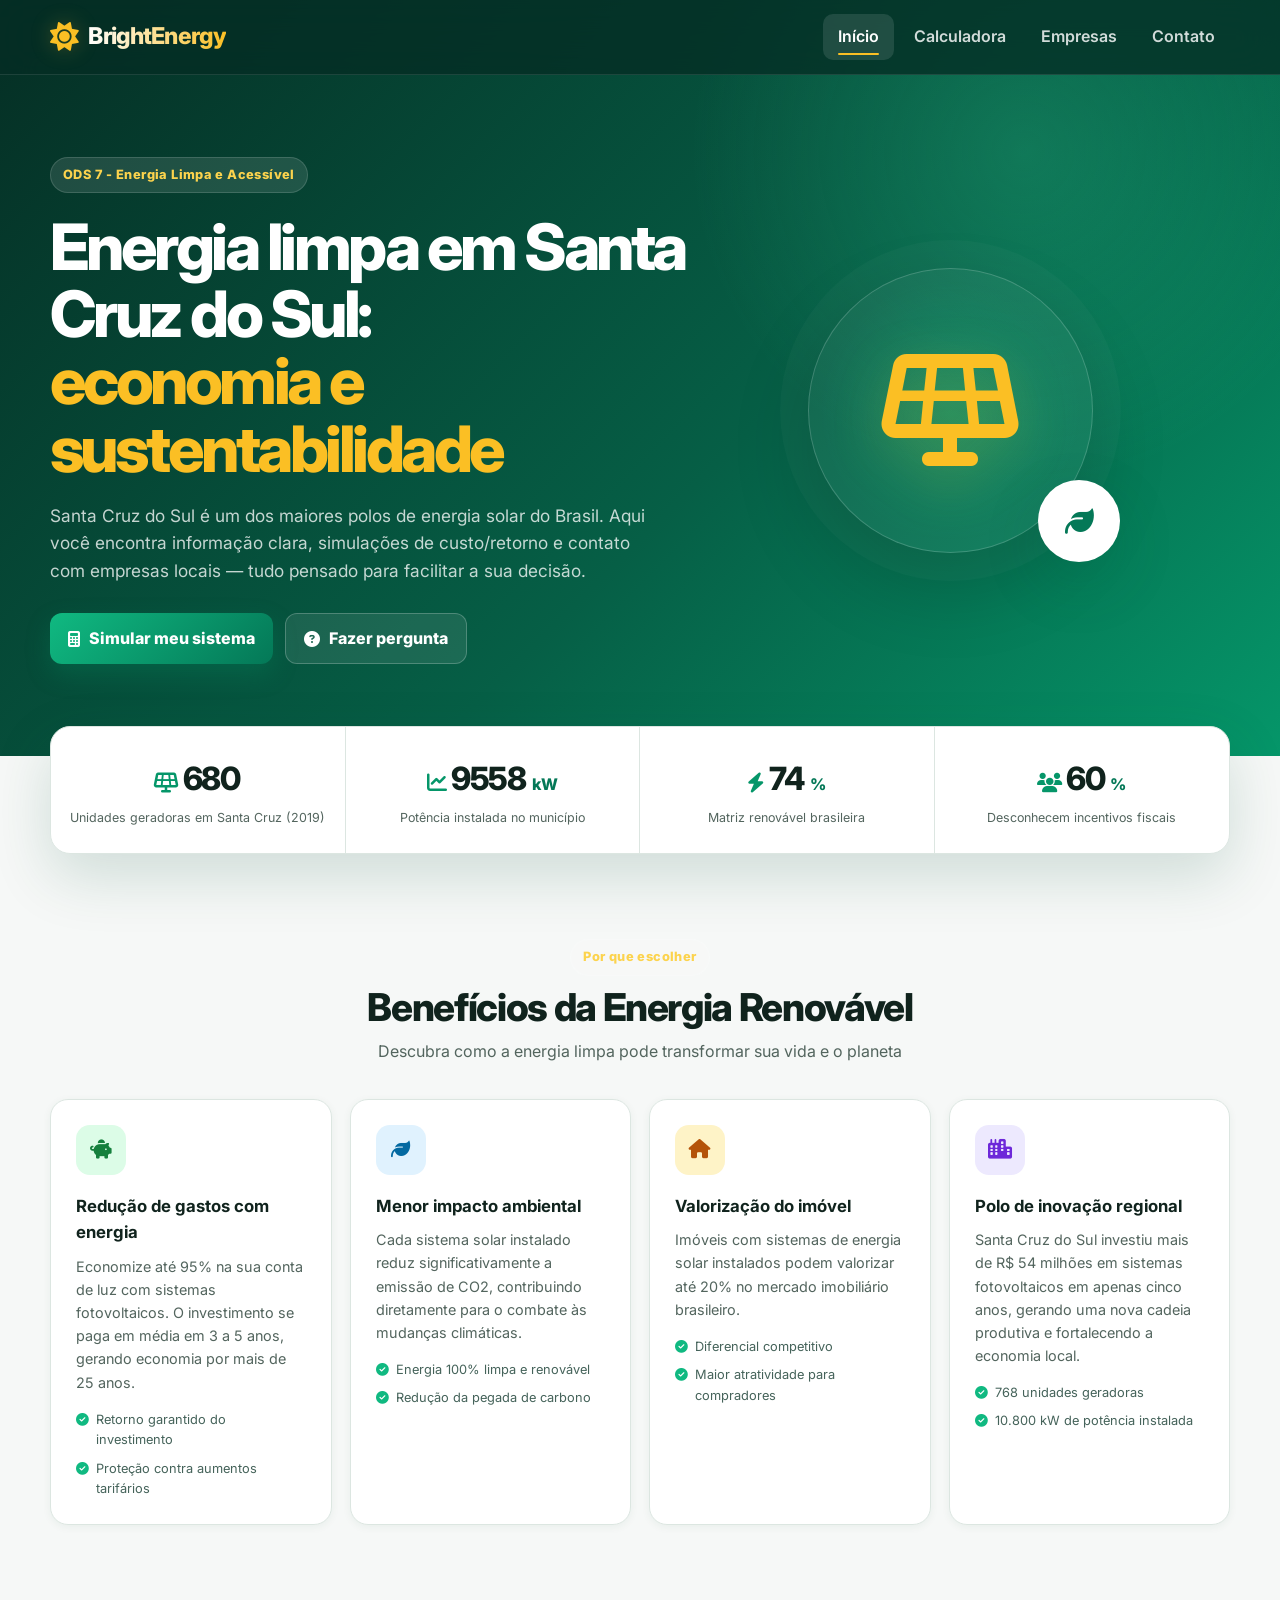
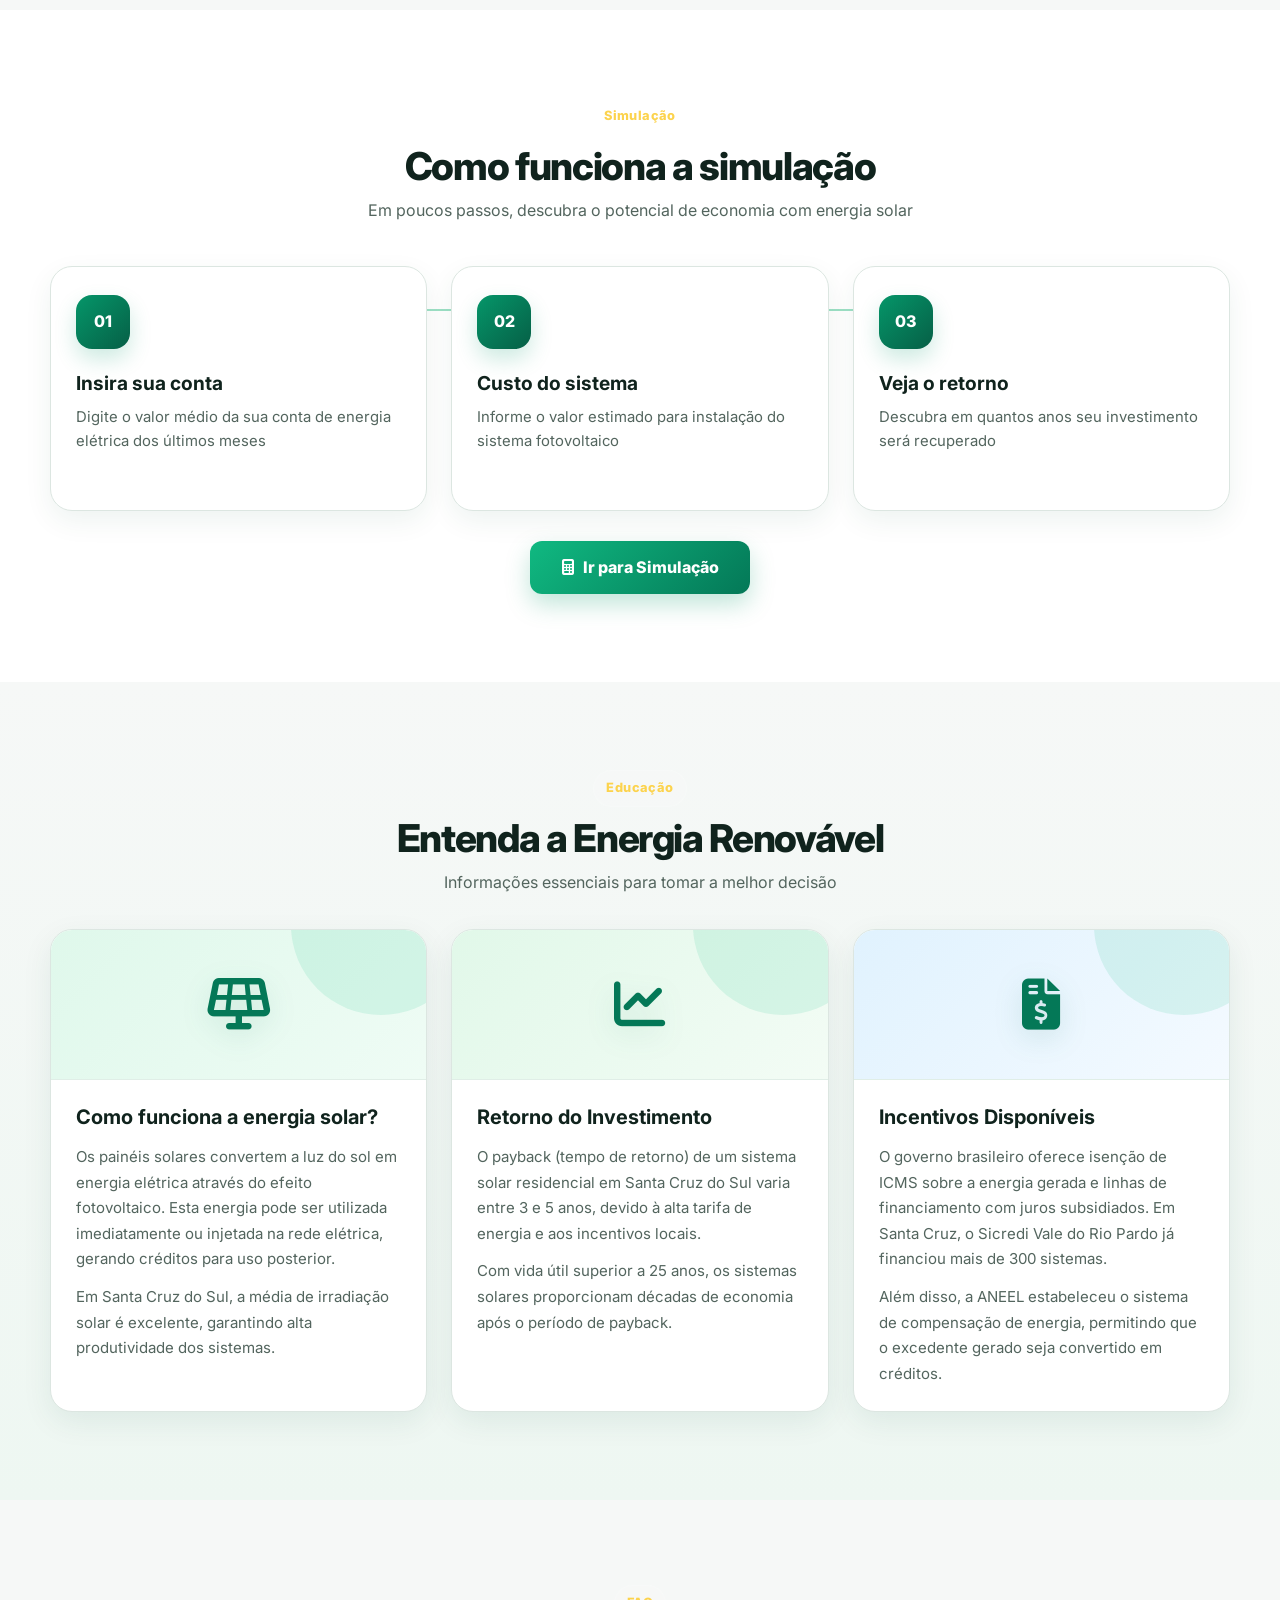
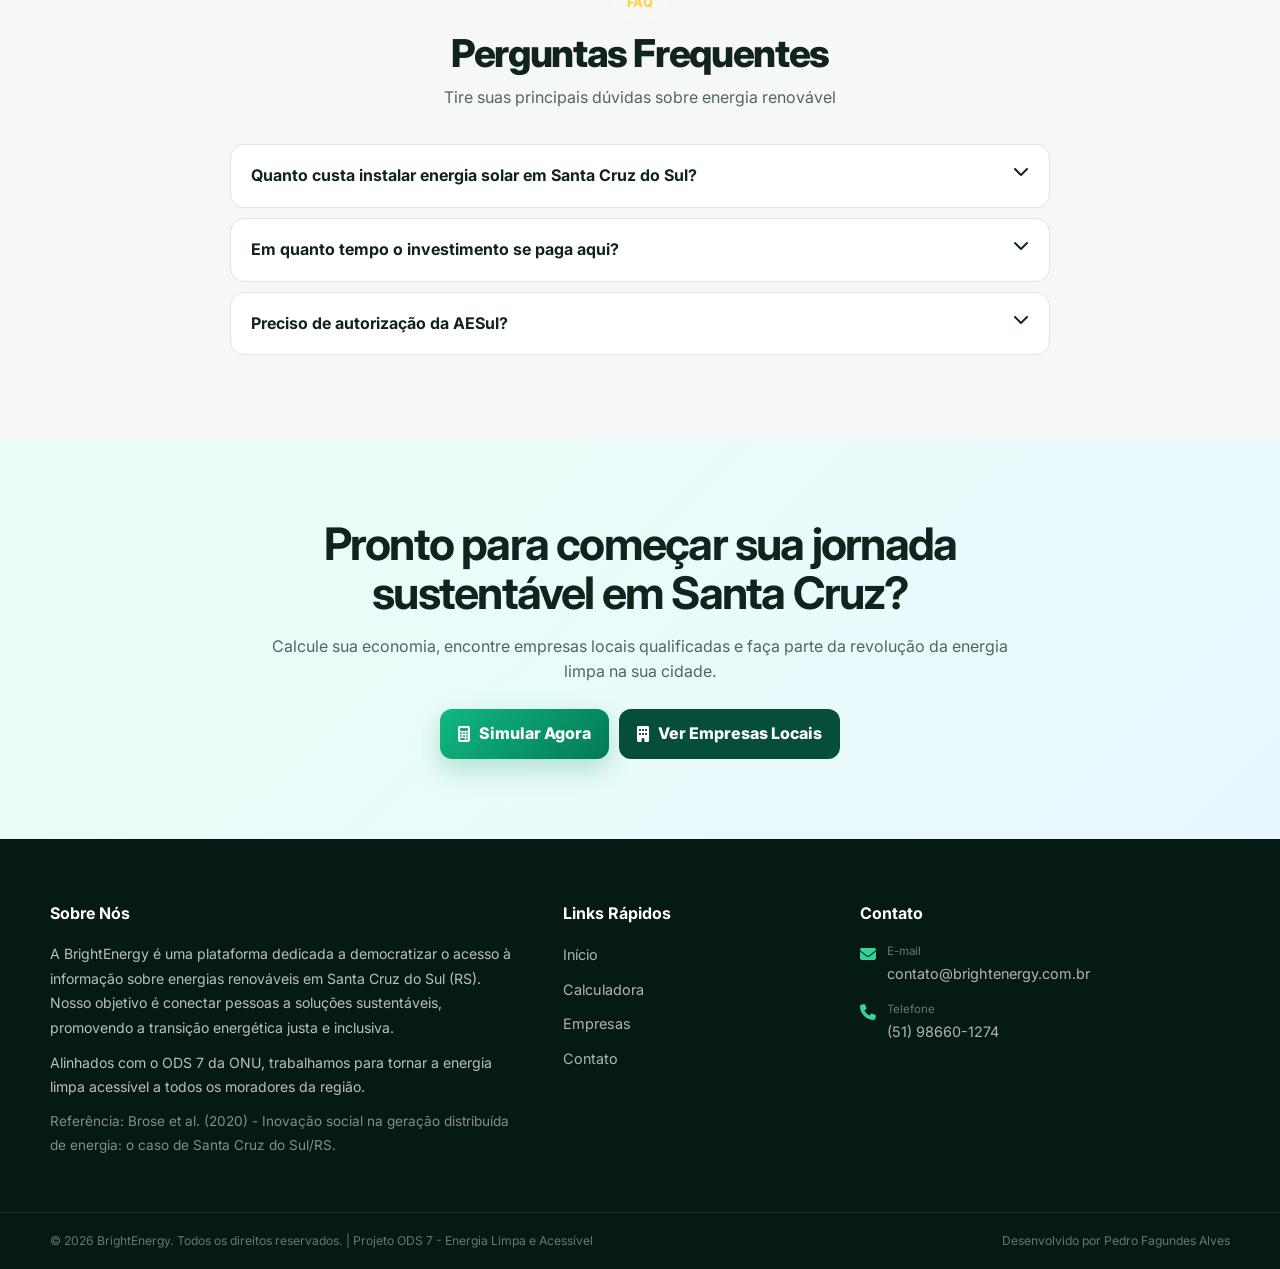
==== commit 78c0f950: "Adiciona link admin condicional e persistência de login" ====
--- a/index.html
+++ b/index.html
@@ -8,7 +8,8 @@
     <link rel="stylesheet" href="css/style.css">
     <link rel="preconnect" href="https://fonts.googleapis.com">
     <link rel="preconnect" href="https://fonts.gstatic.com" crossorigin>
-    <link href="https://fonts.googleapis.com/css2?family=Inter:wght@300;400;500;600;700;800&display=swap" rel="stylesheet">
+    <link href="https://fonts.googleapis.com/css2?family=Inter:wght@300;400;500;600;700;800&display=swap"
+        rel="stylesheet">
     <link rel="stylesheet" href="https://cdnjs.cloudflare.com/ajax/libs/font-awesome/6.5.1/css/all.min.css">
 </head>
 
@@ -38,7 +39,7 @@
                     <li class="navegacao__item">
                         <a href="contato.html" class="navegacao__link">Contato</a>
                     </li>
-                    <li class="navegacao__item">
+                    <li class="navegacao__item" id="menu-admin-item" style="display:none;">
                         <a href="admin.html" class="navegacao__link">Admin</a>
                     </li>
                 </ul>
@@ -49,10 +50,12 @@
             <div class="container hero__container">
                 <div class="hero__conteudo">
                     <span class="hero__etiqueta">ODS 7 - Energia Limpa e Acessível</span>
-                    <h1 class="hero__titulo">Energia limpa em Santa Cruz do Sul:<br><span class="hero__destaque">economia e sustentabilidade</span></h1>
+                    <h1 class="hero__titulo">Energia limpa em Santa Cruz do Sul:<br><span
+                            class="hero__destaque">economia e sustentabilidade</span></h1>
                     <p class="hero__descricao">
                         Santa Cruz do Sul é um dos maiores polos de energia solar do Brasil.
-                        Aqui você encontra informação clara, simulações de custo/retorno e contato com empresas locais — tudo pensado para facilitar a sua decisão.
+                        Aqui você encontra informação clara, simulações de custo/retorno e contato com empresas locais —
+                        tudo pensado para facilitar a sua decisão.
                     </p>
                     <div class="hero__botoes">
                         <a href="calculadora.html" class="botao botao--primario">
@@ -126,8 +129,10 @@
                             O investimento se paga em média em 3 a 5 anos, gerando economia por mais de 25 anos.
                         </p>
                         <ul class="beneficios__lista">
-                            <li class="beneficios__item-lista"><i class="fas fa-check-circle"></i> Retorno garantido do investimento</li>
-                            <li class="beneficios__item-lista"><i class="fas fa-check-circle"></i> Proteção contra aumentos tarifários</li>
+                            <li class="beneficios__item-lista"><i class="fas fa-check-circle"></i> Retorno garantido do
+                                investimento</li>
+                            <li class="beneficios__item-lista"><i class="fas fa-check-circle"></i> Proteção contra
+                                aumentos tarifários</li>
                         </ul>
                     </div>
 
@@ -141,8 +146,10 @@
                             contribuindo diretamente para o combate às mudanças climáticas.
                         </p>
                         <ul class="beneficios__lista">
-                            <li class="beneficios__item-lista"><i class="fas fa-check-circle"></i> Energia 100% limpa e renovável</li>
-                            <li class="beneficios__item-lista"><i class="fas fa-check-circle"></i> Redução da pegada de carbono</li>
+                            <li class="beneficios__item-lista"><i class="fas fa-check-circle"></i> Energia 100% limpa e
+                                renovável</li>
+                            <li class="beneficios__item-lista"><i class="fas fa-check-circle"></i> Redução da pegada de
+                                carbono</li>
                         </ul>
                     </div>
 
@@ -156,8 +163,10 @@
                             até 20% no mercado imobiliário brasileiro.
                         </p>
                         <ul class="beneficios__lista">
-                            <li class="beneficios__item-lista"><i class="fas fa-check-circle"></i> Diferencial competitivo</li>
-                            <li class="beneficios__item-lista"><i class="fas fa-check-circle"></i> Maior atratividade para compradores</li>
+                            <li class="beneficios__item-lista"><i class="fas fa-check-circle"></i> Diferencial
+                                competitivo</li>
+                            <li class="beneficios__item-lista"><i class="fas fa-check-circle"></i> Maior atratividade
+                                para compradores</li>
                         </ul>
                     </div>
 
@@ -167,12 +176,15 @@
                         </div>
                         <h3 class="beneficios__titulo">Polo de inovação regional</h3>
                         <p class="beneficios__texto">
-                            Santa Cruz do Sul investiu mais de R$ 54 milhões em sistemas fotovoltaicos em apenas cinco anos,
+                            Santa Cruz do Sul investiu mais de R$ 54 milhões em sistemas fotovoltaicos em apenas cinco
+                            anos,
                             gerando uma nova cadeia produtiva e fortalecendo a economia local.
                         </p>
                         <ul class="beneficios__lista">
-                            <li class="beneficios__item-lista"><i class="fas fa-check-circle"></i> 768 unidades geradoras</li>
-                            <li class="beneficios__item-lista"><i class="fas fa-check-circle"></i> 10.800 kW de potência instalada</li>
+                            <li class="beneficios__item-lista"><i class="fas fa-check-circle"></i> 768 unidades
+                                geradoras</li>
+                            <li class="beneficios__item-lista"><i class="fas fa-check-circle"></i> 10.800 kW de potência
+                                instalada</li>
                         </ul>
                     </div>
                 </div>
@@ -192,21 +204,24 @@
                         <div class="como-funciona__numero">01</div>
                         <div class="como-funciona__conteudo">
                             <h3 class="como-funciona__titulo-passo">Insira sua conta</h3>
-                            <p class="como-funciona__descricao-passo">Digite o valor médio da sua conta de energia elétrica dos últimos meses</p>
+                            <p class="como-funciona__descricao-passo">Digite o valor médio da sua conta de energia
+                                elétrica dos últimos meses</p>
                         </div>
                     </div>
                     <div class="como-funciona__passo">
                         <div class="como-funciona__numero">02</div>
                         <div class="como-funciona__conteudo">
                             <h3 class="como-funciona__titulo-passo">Custo do sistema</h3>
-                            <p class="como-funciona__descricao-passo">Informe o valor estimado para instalação do sistema fotovoltaico</p>
+                            <p class="como-funciona__descricao-passo">Informe o valor estimado para instalação do
+                                sistema fotovoltaico</p>
                         </div>
                     </div>
                     <div class="como-funciona__passo">
                         <div class="como-funciona__numero">03</div>
                         <div class="como-funciona__conteudo">
                             <h3 class="como-funciona__titulo-passo">Veja o retorno</h3>
-                            <p class="como-funciona__descricao-passo">Descubra em quantos anos seu investimento será recuperado</p>
+                            <p class="como-funciona__descricao-passo">Descubra em quantos anos seu investimento será
+                                recuperado</p>
                         </div>
                     </div>
                 </div>
@@ -240,13 +255,15 @@
                                 elétrica, gerando créditos para uso posterior.
                             </p>
                             <p class="informacoes-educativas__texto-artigo">
-                                Em Santa Cruz do Sul, a média de irradiação solar é excelente, garantindo alta produtividade dos sistemas.
+                                Em Santa Cruz do Sul, a média de irradiação solar é excelente, garantindo alta
+                                produtividade dos sistemas.
                             </p>
                         </div>
                     </article>
 
                     <article class="informacoes-educativas__artigo">
-                        <div class="informacoes-educativas__imagem-container informacoes-educativas__imagem-container--verde">
+                        <div
+                            class="informacoes-educativas__imagem-container informacoes-educativas__imagem-container--verde">
                             <i class="fas fa-chart-line informacoes-educativas__imagem-icone"></i>
                         </div>
                         <div class="informacoes-educativas__conteudo">
@@ -263,14 +280,17 @@
                     </article>
 
                     <article class="informacoes-educativas__artigo">
-                        <div class="informacoes-educativas__imagem-container informacoes-educativas__imagem-container--azul">
+                        <div
+                            class="informacoes-educativas__imagem-container informacoes-educativas__imagem-container--azul">
                             <i class="fas fa-file-invoice-dollar informacoes-educativas__imagem-icone"></i>
                         </div>
                         <div class="informacoes-educativas__conteudo">
                             <h3 class="informacoes-educativas__titulo-artigo">Incentivos Disponíveis</h3>
                             <p class="informacoes-educativas__texto-artigo">
-                                O governo brasileiro oferece isenção de ICMS sobre a energia gerada e linhas de financiamento
-                                com juros subsidiados. Em Santa Cruz, o Sicredi Vale do Rio Pardo já financiou mais de 300 sistemas.
+                                O governo brasileiro oferece isenção de ICMS sobre a energia gerada e linhas de
+                                financiamento
+                                com juros subsidiados. Em Santa Cruz, o Sicredi Vale do Rio Pardo já financiou mais de
+                                300 sistemas.
                             </p>
                             <p class="informacoes-educativas__texto-artigo">
                                 Além disso, a ANEEL estabeleceu o sistema de compensação de energia,
@@ -297,7 +317,9 @@
                             <i class="fas fa-chevron-down faq__icone"></i>
                         </button>
                         <div class="faq__resposta">
-                            <p>O custo médio para um sistema residencial de 3 kWp (que gera cerca de 360 kWh/mês) fica entre R$ 12.000 e R$ 18.000, já incluindo instalação. Empresas locais como a Solled e a Solar Vale oferecem orçamentos gratuitos.</p>
+                            <p>O custo médio para um sistema residencial de 3 kWp (que gera cerca de 360 kWh/mês) fica
+                                entre R$ 12.000 e R$ 18.000, já incluindo instalação. Empresas locais como a Solled e a
+                                Solar Vale oferecem orçamentos gratuitos.</p>
                         </div>
                     </div>
 
@@ -307,7 +329,9 @@
                             <i class="fas fa-chevron-down faq__icone"></i>
                         </button>
                         <div class="faq__resposta">
-                            <p>Na região, o payback médio é de 3 a 5 anos, devido às tarifas elevadas e à boa irradiação solar. A vida útil dos painéis é superior a 25 anos, garantindo economia por décadas.</p>
+                            <p>Na região, o payback médio é de 3 a 5 anos, devido às tarifas elevadas e à boa irradiação
+                                solar. A vida útil dos painéis é superior a 25 anos, garantindo economia por décadas.
+                            </p>
                         </div>
                     </div>
 
@@ -317,7 +341,9 @@
                             <i class="fas fa-chevron-down faq__icone"></i>
                         </button>
                         <div class="faq__resposta">
-                            <p>Sim, é necessário solicitar a homologação junto à AESul (concessionária local). A empresa instaladora costuma cuidar de todo o processo, mas prazos podem chegar a 6 meses, conforme relatado por moradores.</p>
+                            <p>Sim, é necessário solicitar a homologação junto à AESul (concessionária local). A empresa
+                                instaladora costuma cuidar de todo o processo, mas prazos podem chegar a 6 meses,
+                                conforme relatado por moradores.</p>
                         </div>
                     </div>
                 </div>
@@ -360,7 +386,8 @@
                         acessível a todos os moradores da região.
                     </p>
                     <p class="rodape__texto-sobre" style="font-size:0.85rem; color:rgba(255,255,255,0.5);">
-                        Referência: Brose et al. (2020) - Inovação social na geração distribuída de energia: o caso de Santa Cruz do Sul/RS.
+                        Referência: Brose et al. (2020) - Inovação social na geração distribuída de energia: o caso de
+                        Santa Cruz do Sul/RS.
                     </p>
                 </div>
             </div>
@@ -382,7 +409,8 @@
                         <i class="fas fa-envelope rodape__icone-contato"></i>
                         <div>
                             <span class="rodape__rotulo-contato">E-mail</span>
-                            <a href="mailto:contato@brightenergy.com.br" class="rodape__link-contato">contato@brightenergy.com.br</a>
+                            <a href="mailto:contato@brightenergy.com.br"
+                                class="rodape__link-contato">contato@brightenergy.com.br</a>
                         </div>
                     </div>
                     <div class="rodape__contato-item">
@@ -393,13 +421,14 @@
                         </div>
                     </div>
                 </div>
-               
+
             </div>
         </div>
 
         <div class="rodape__inferior">
             <div class="container rodape__inferior-container">
-                <p class="rodape__copyright">&copy; 2026 BrightEnergy. Todos os direitos reservados. | Projeto ODS 7 - Energia Limpa e Acessível</p>
+                <p class="rodape__copyright">&copy; 2026 BrightEnergy. Todos os direitos reservados. | Projeto ODS 7 -
+                    Energia Limpa e Acessível</p>
                 <p class="rodape__desenvolvedor">Desenvolvido por Pedro Fagundes Alves</p>
             </div>
         </div>
@@ -407,6 +436,8 @@
 
     <script src="js/menu-mobile.js"></script>
     <script src="js/index.js"></script>
+    <script src="js/admin-nav.js"></script>
 </body>
+</body>
 
 </html>
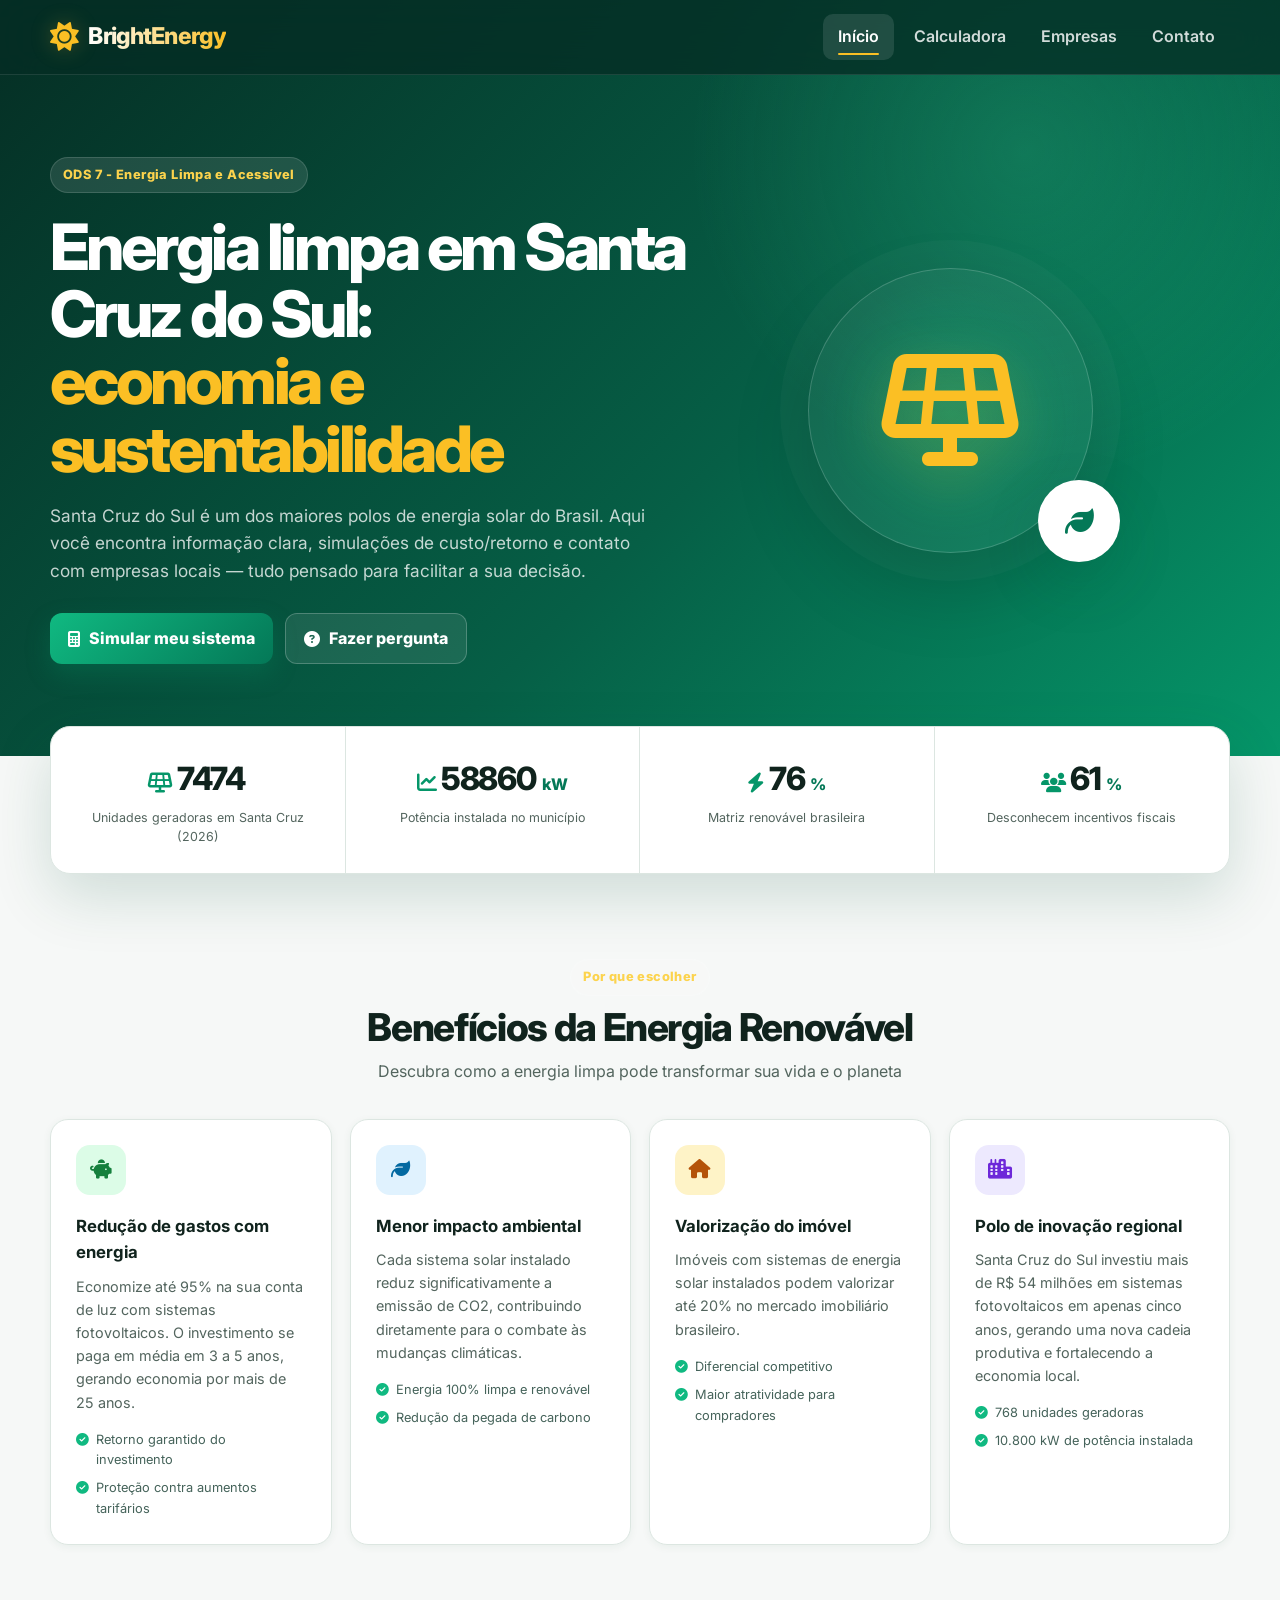
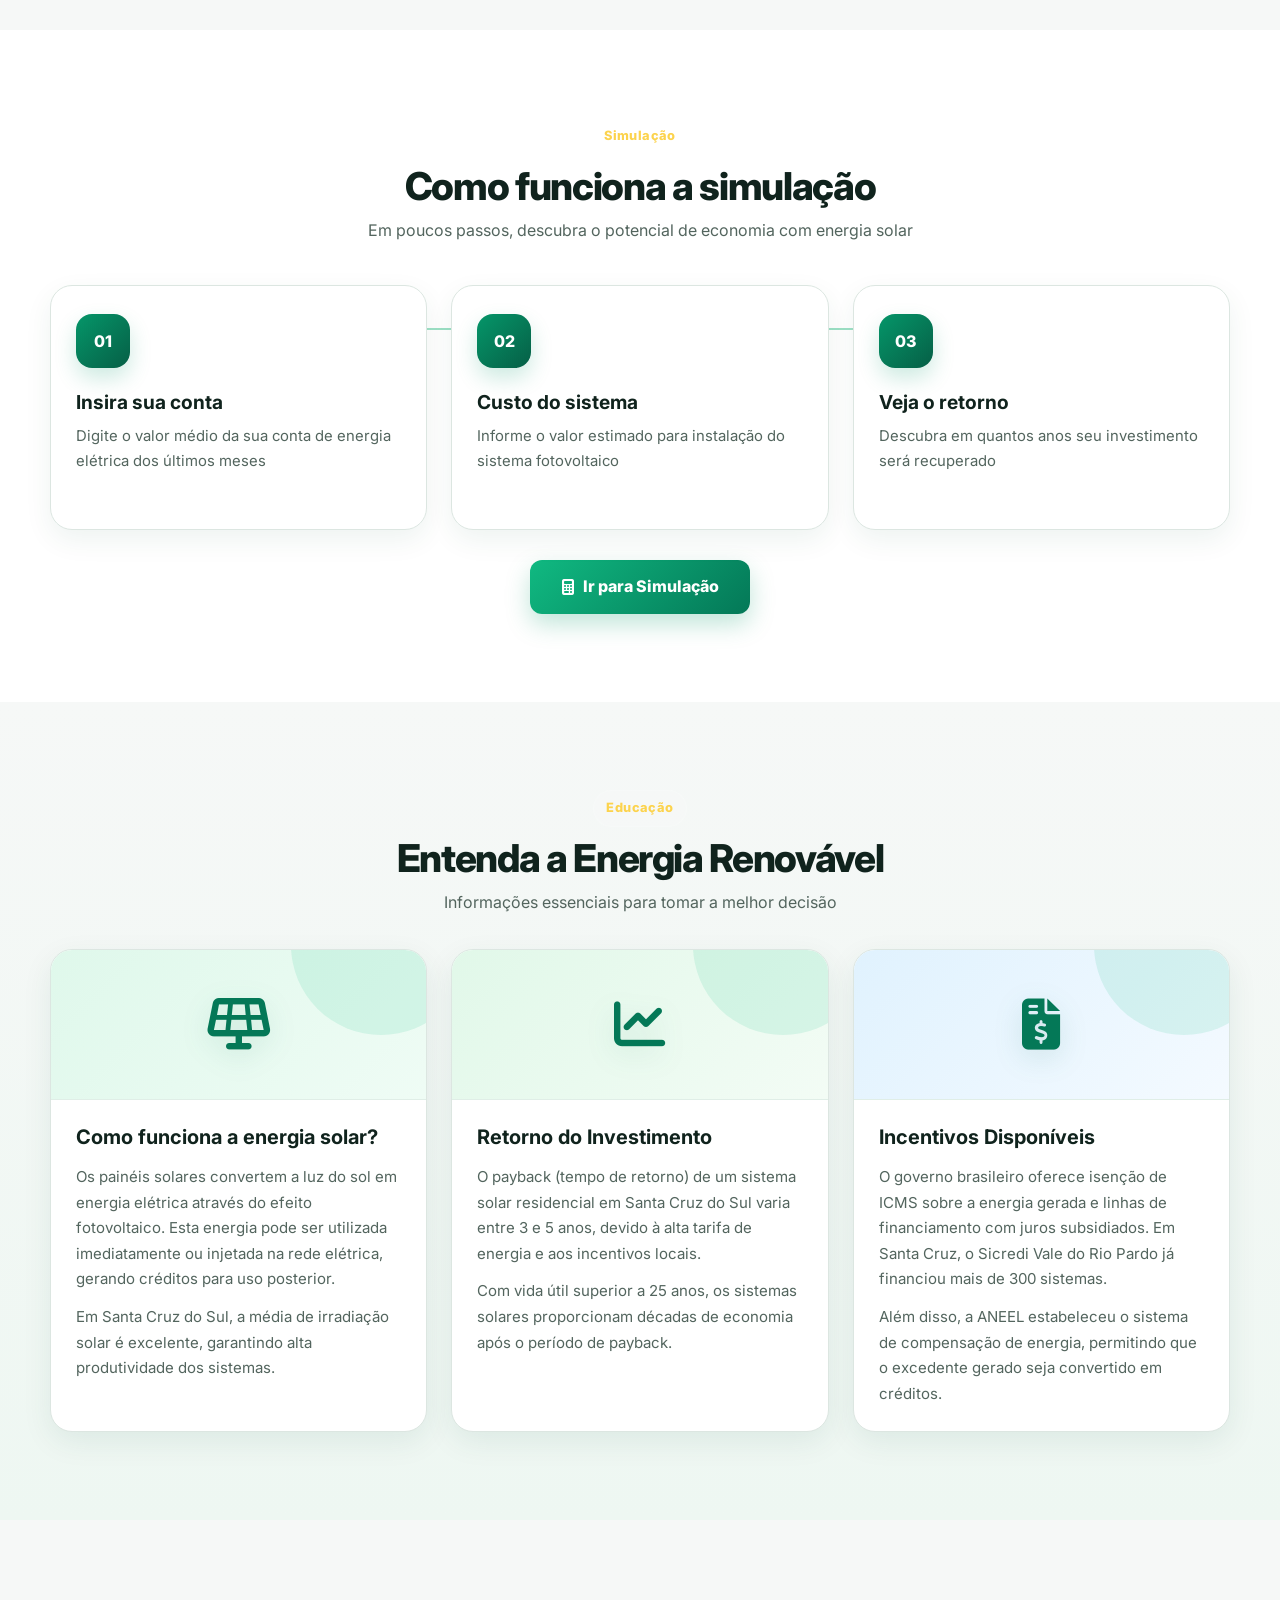
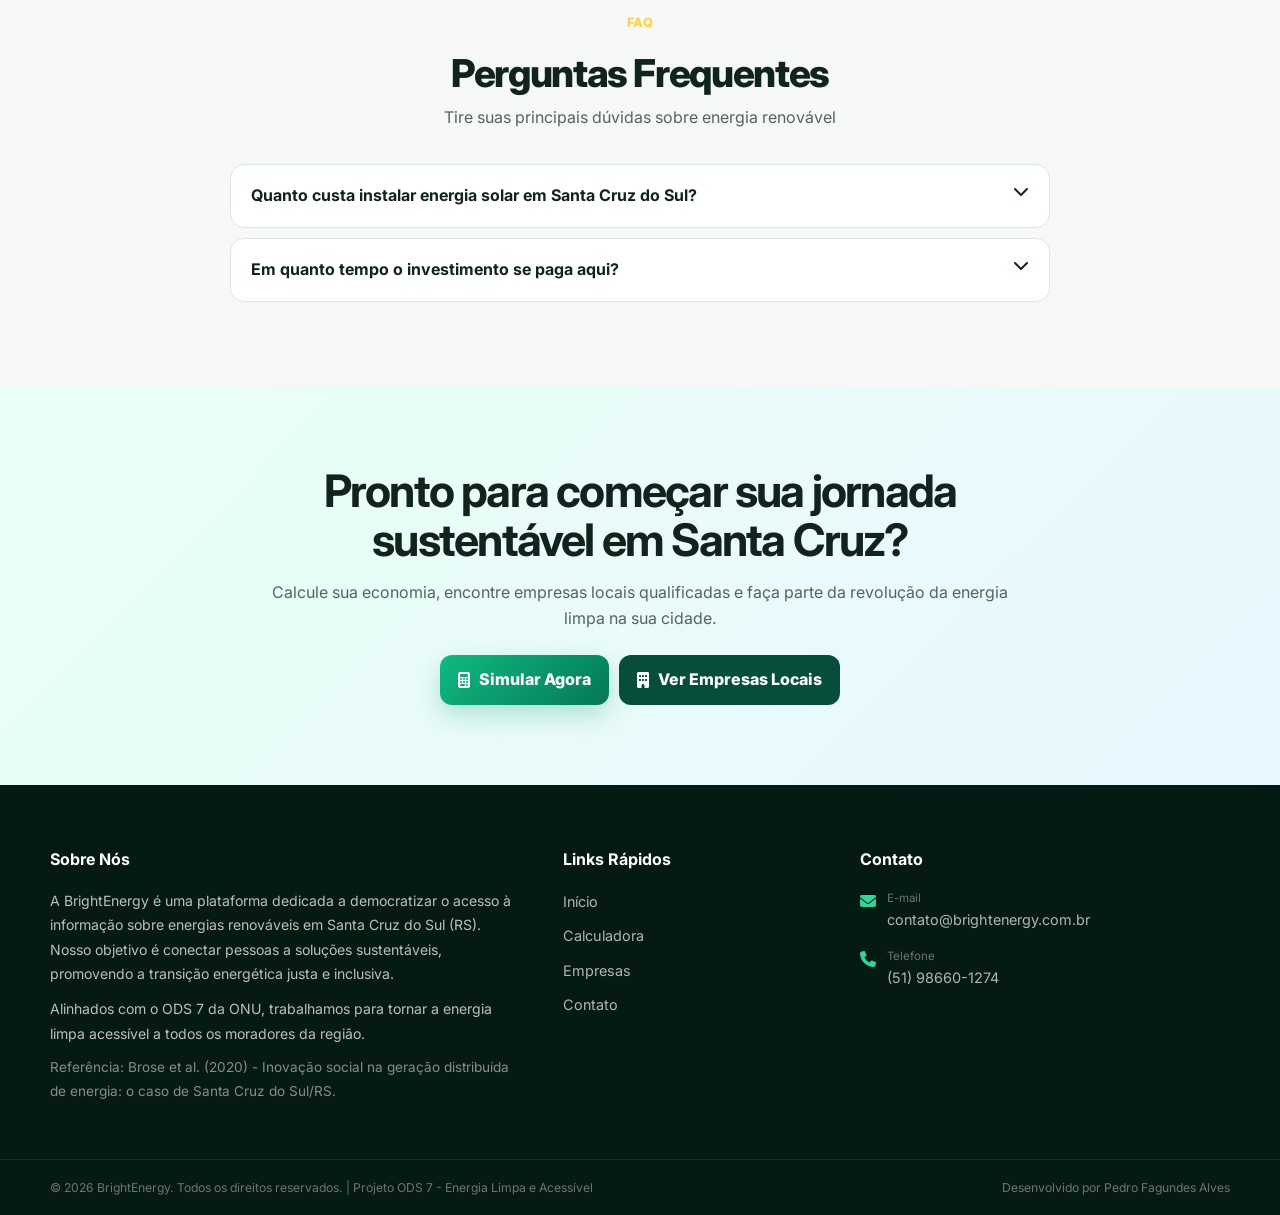
==== commit 783b4656: "Atualização do projeto Bright Energy" ====
--- a/index.html
+++ b/index.html
@@ -84,13 +84,13 @@
                 <div class="estatisticas__grade">
                     <div class="estatisticas__item">
                         <i class="fas fa-solar-panel estatisticas__icone"></i>
-                        <span class="estatisticas__numero" data-alvo="768">0</span>
+                        <span class="estatisticas__numero" data-alvo="8304">0</span>
                         <span class="estatisticas__porcentagem"></span>
-                        <p class="estatisticas__rotulo">Unidades geradoras em Santa Cruz (2019)</p>
+                        <p class="estatisticas__rotulo">Unidades geradoras em Santa Cruz (2026)</p>
                     </div>
                     <div class="estatisticas__item">
                         <i class="fas fa-chart-line estatisticas__icone"></i>
-                        <span class="estatisticas__numero" data-alvo="10800">0</span>
+                        <span class="estatisticas__numero" data-alvo="65400 kW">0</span>
                         <span class="estatisticas__porcentagem">kW</span>
                         <p class="estatisticas__rotulo">Potência instalada no município</p>
                     </div>
@@ -335,17 +335,6 @@
                         </div>
                     </div>
 
-                    <div class="faq__item">
-                        <button class="faq__pergunta" aria-expanded="false">
-                            <span>Preciso de autorização da AESul?</span>
-                            <i class="fas fa-chevron-down faq__icone"></i>
-                        </button>
-                        <div class="faq__resposta">
-                            <p>Sim, é necessário solicitar a homologação junto à AESul (concessionária local). A empresa
-                                instaladora costuma cuidar de todo o processo, mas prazos podem chegar a 6 meses,
-                                conforme relatado por moradores.</p>
-                        </div>
-                    </div>
                 </div>
             </div>
         </section>
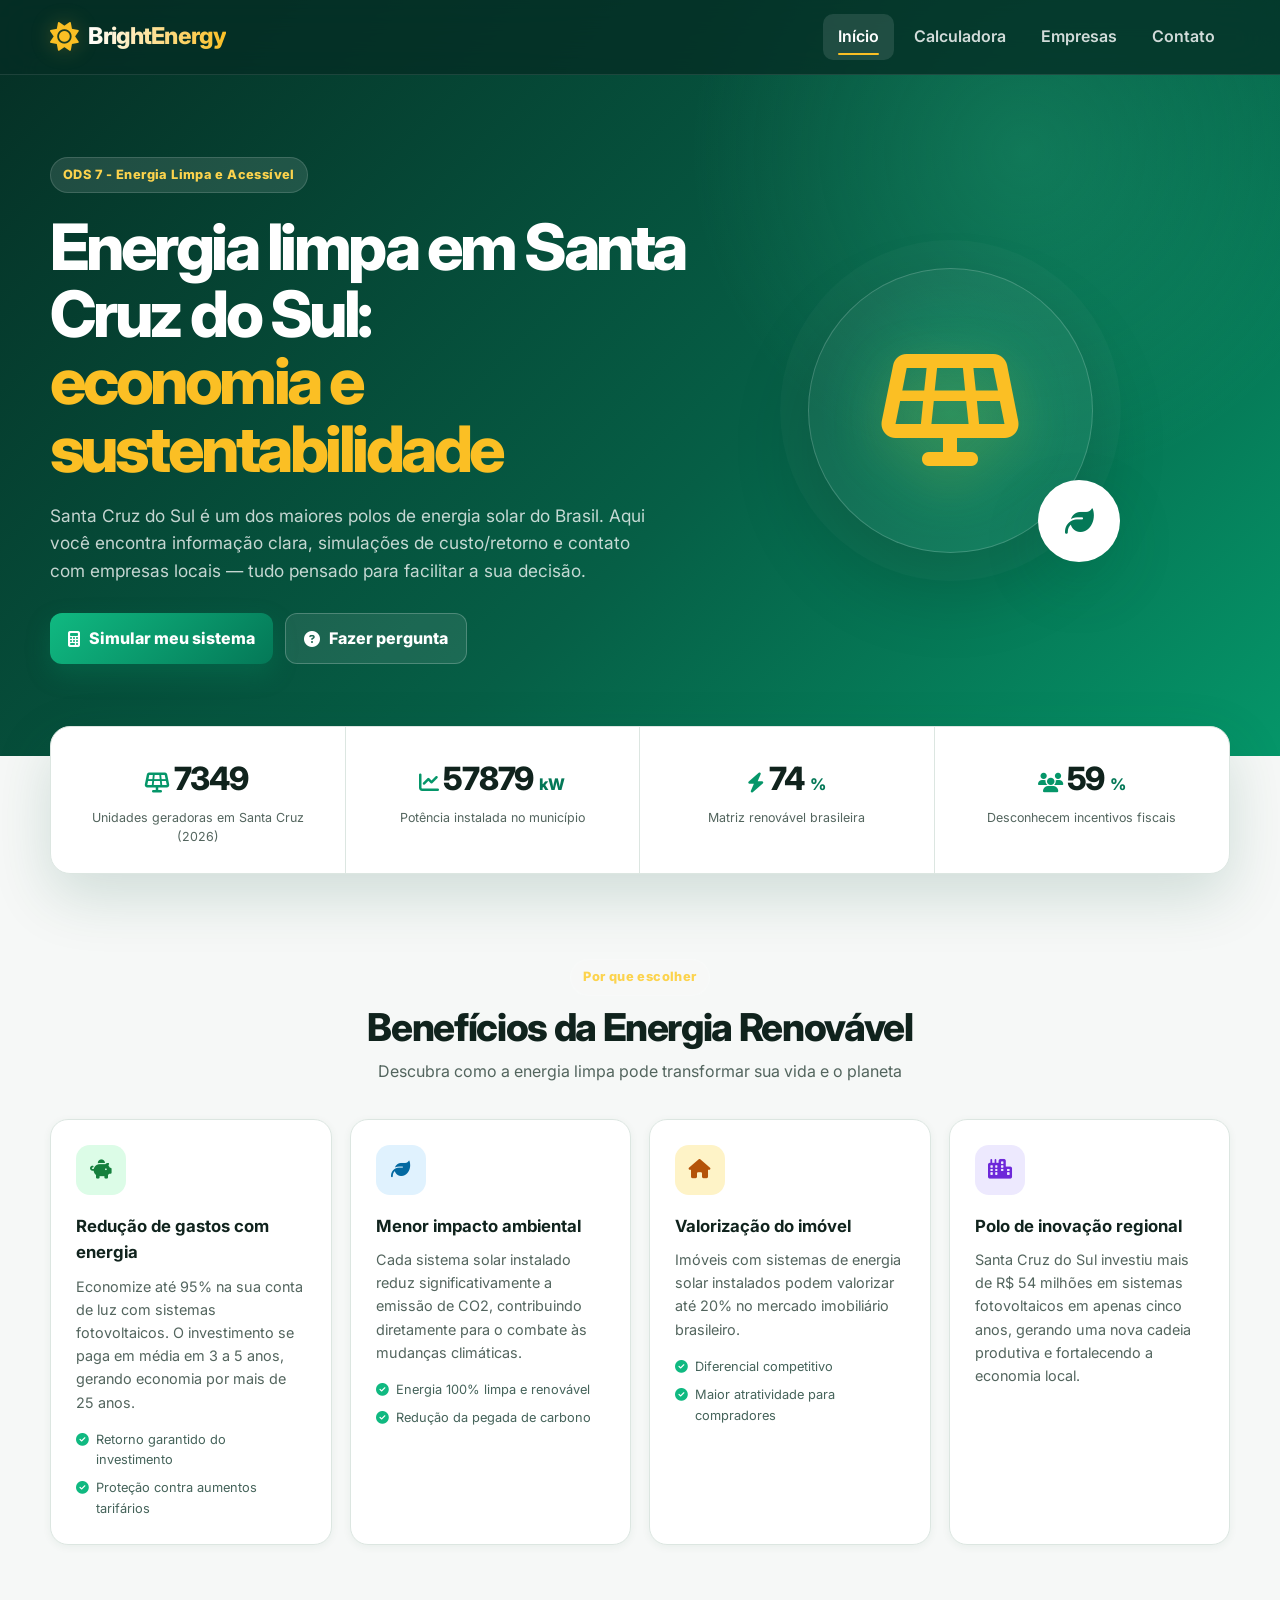
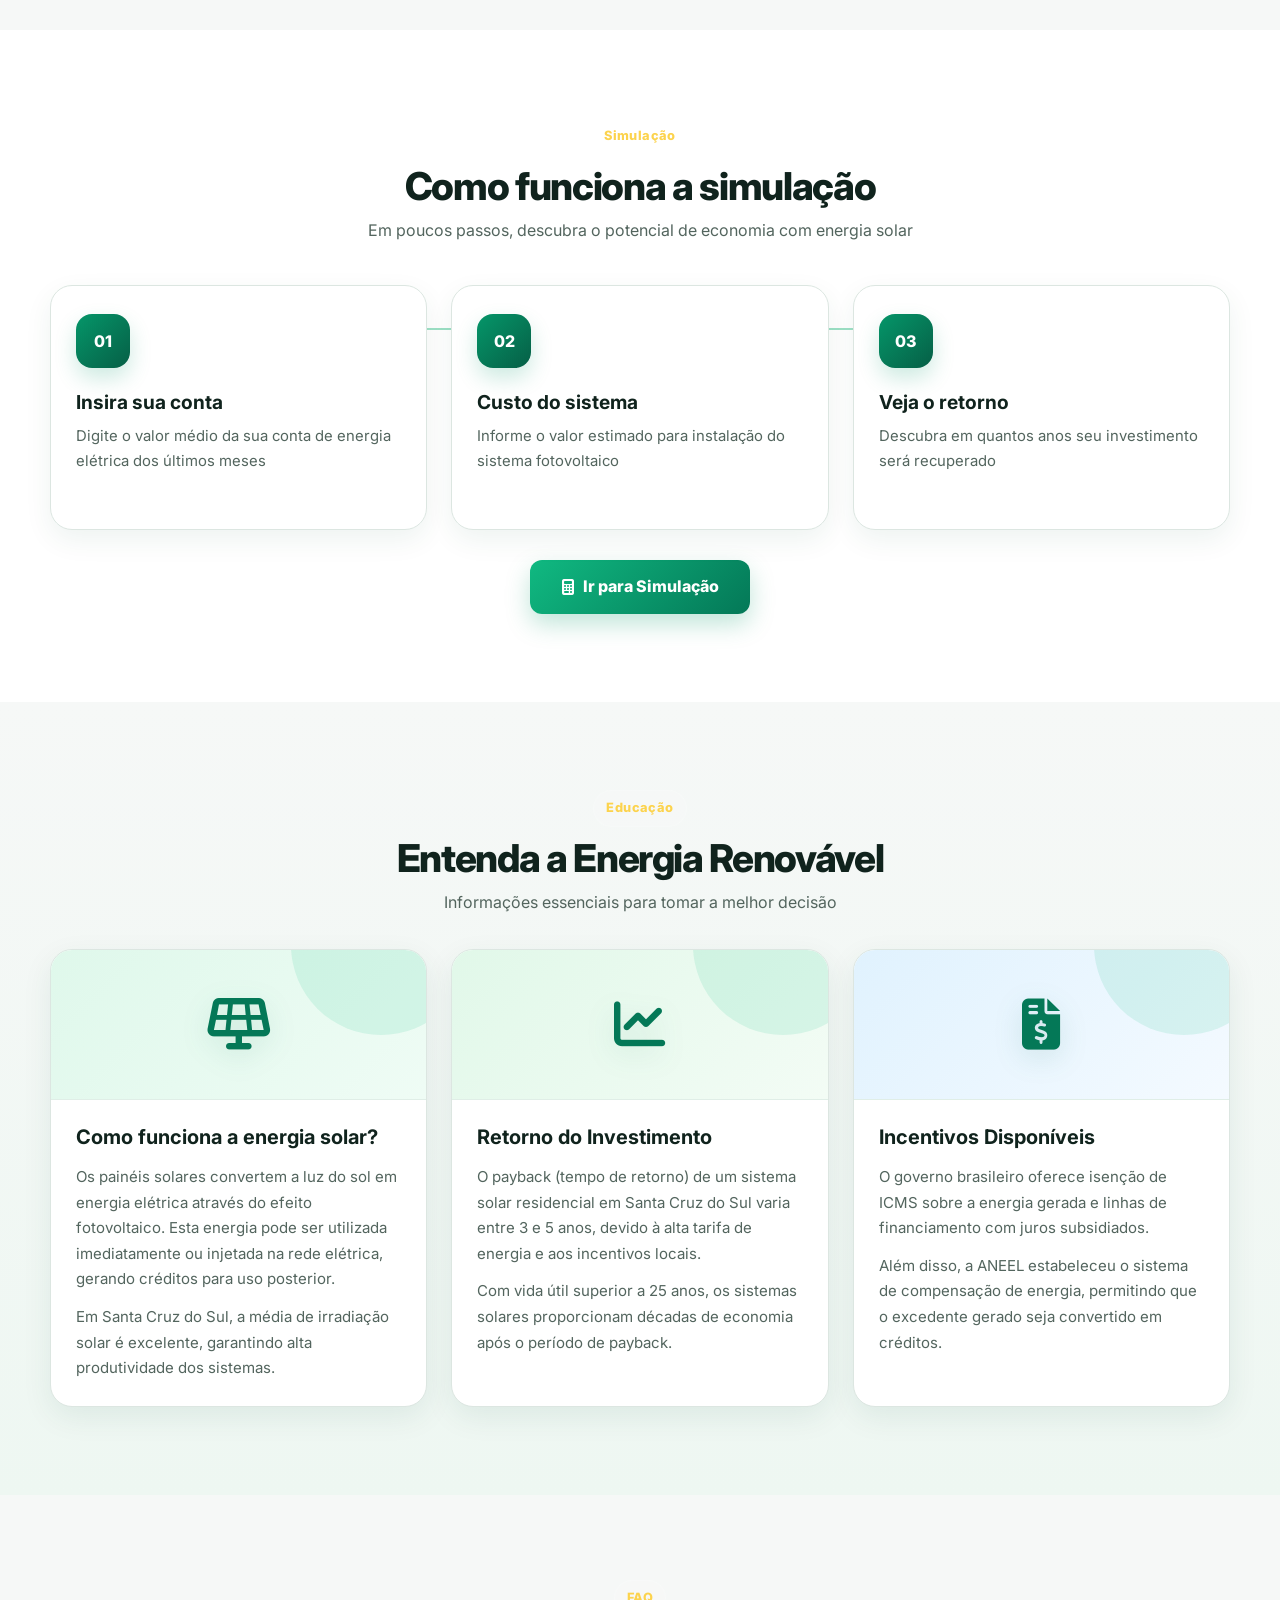
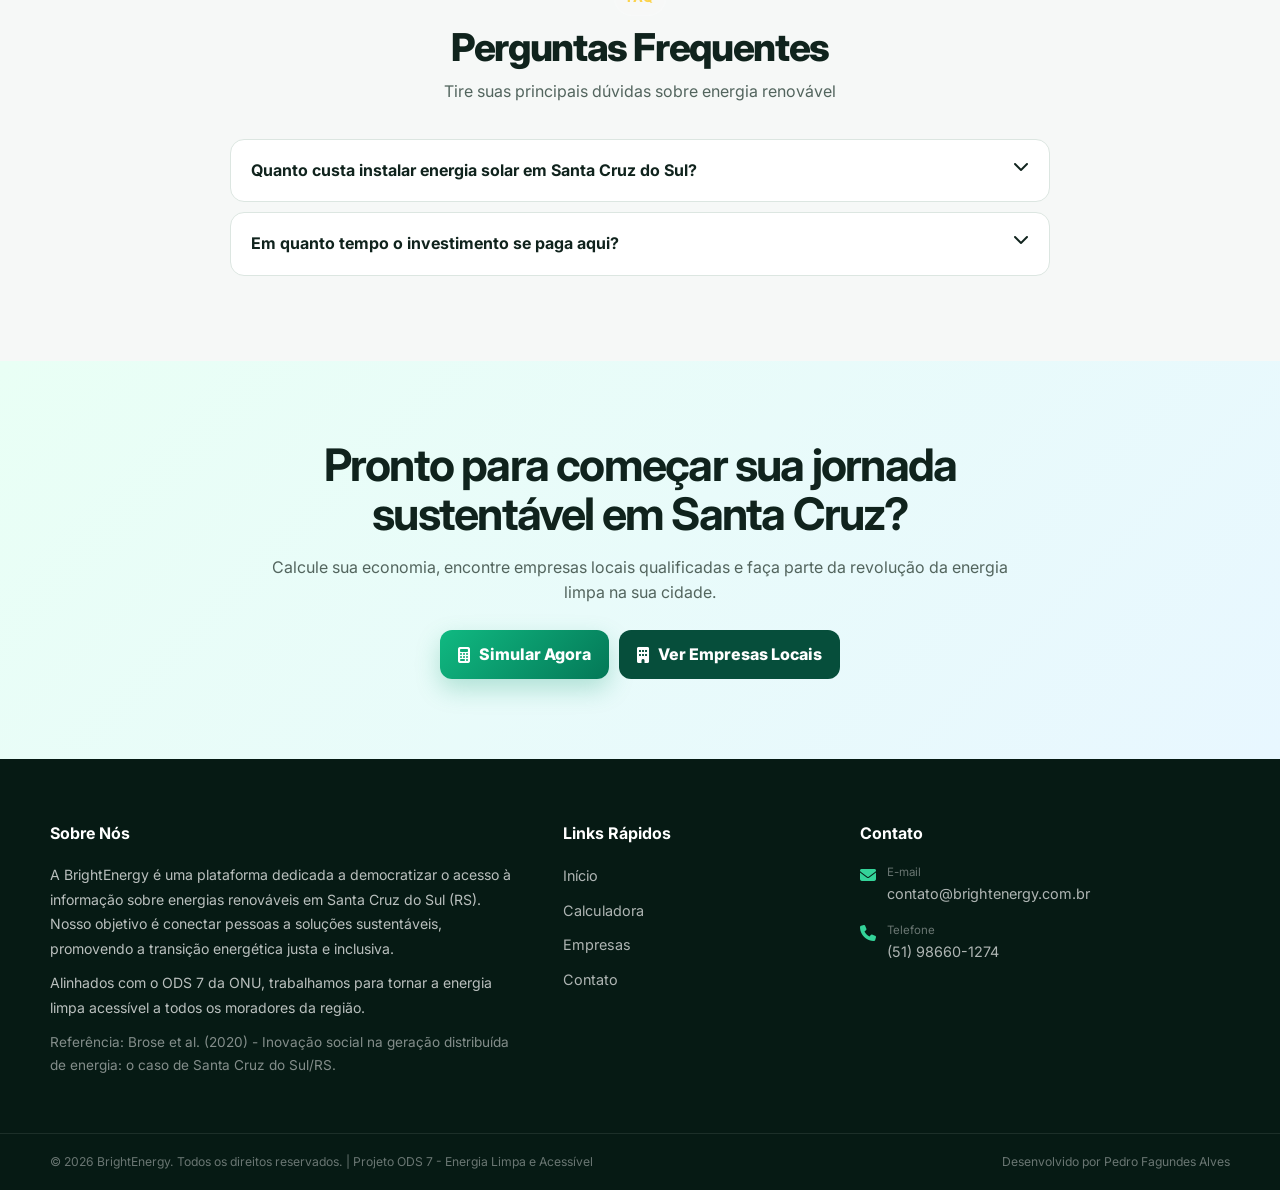
==== commit f3a2c8a5: "Atualização do site Bright Energy" ====
--- a/index.html
+++ b/index.html
@@ -180,12 +180,7 @@
                             anos,
                             gerando uma nova cadeia produtiva e fortalecendo a economia local.
                         </p>
-                        <ul class="beneficios__lista">
-                            <li class="beneficios__item-lista"><i class="fas fa-check-circle"></i> 768 unidades
-                                geradoras</li>
-                            <li class="beneficios__item-lista"><i class="fas fa-check-circle"></i> 10.800 kW de potência
-                                instalada</li>
-                        </ul>
+                       
                     </div>
                 </div>
             </div>
@@ -289,8 +284,7 @@
                             <p class="informacoes-educativas__texto-artigo">
                                 O governo brasileiro oferece isenção de ICMS sobre a energia gerada e linhas de
                                 financiamento
-                                com juros subsidiados. Em Santa Cruz, o Sicredi Vale do Rio Pardo já financiou mais de
-                                300 sistemas.
+                                com juros subsidiados.
                             </p>
                             <p class="informacoes-educativas__texto-artigo">
                                 Além disso, a ANEEL estabeleceu o sistema de compensação de energia,
